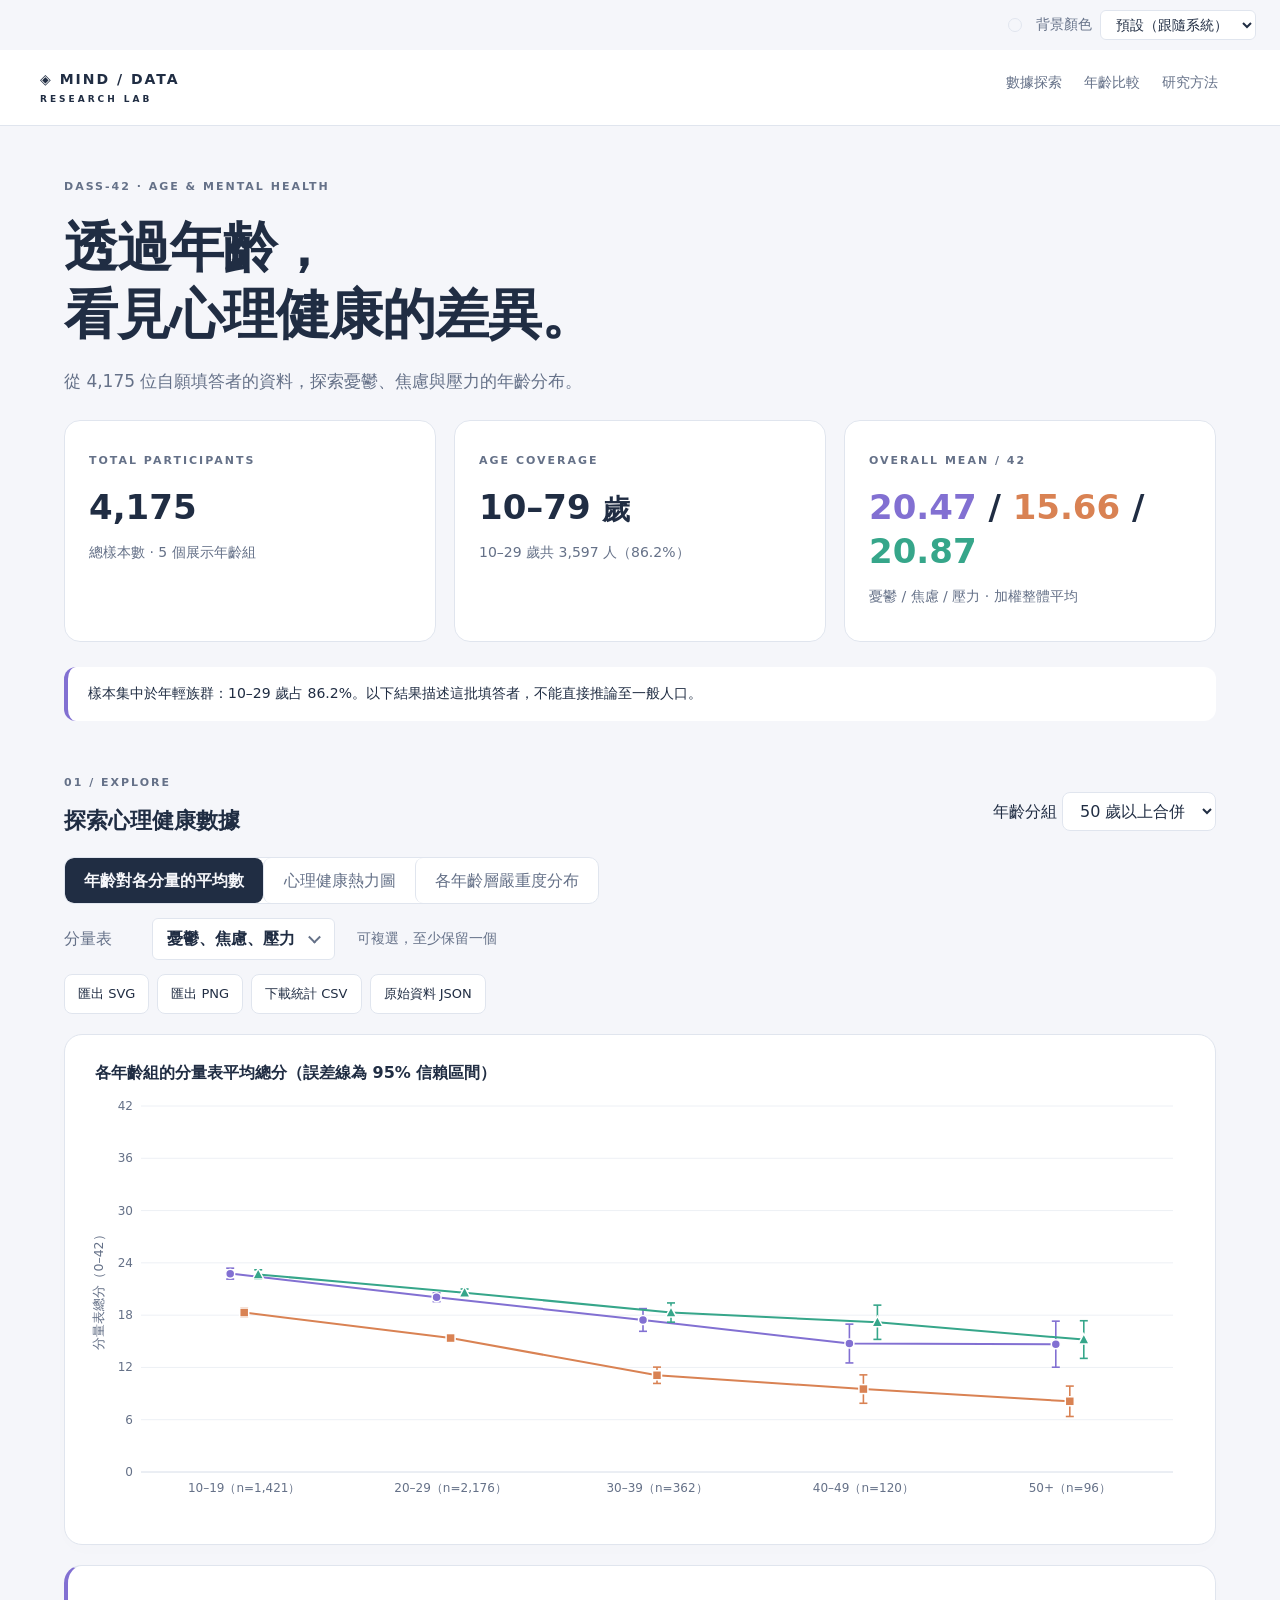
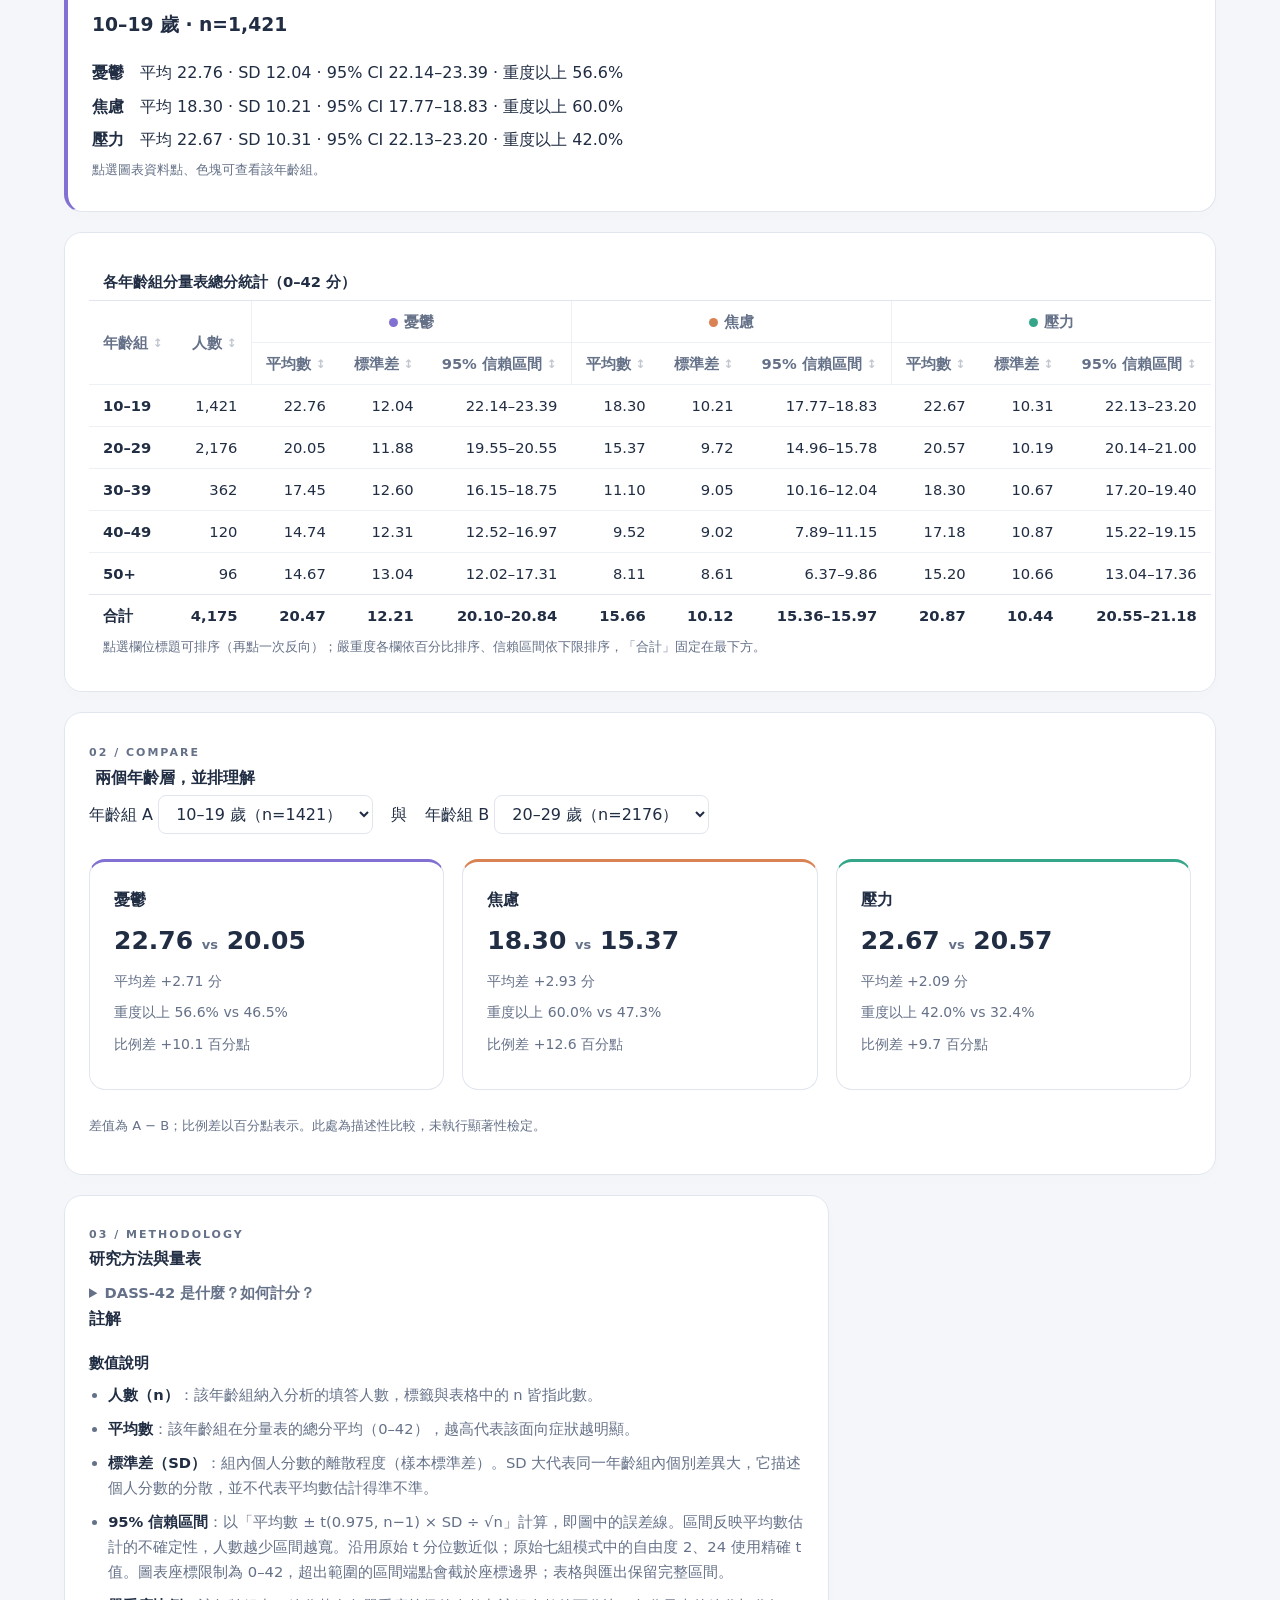
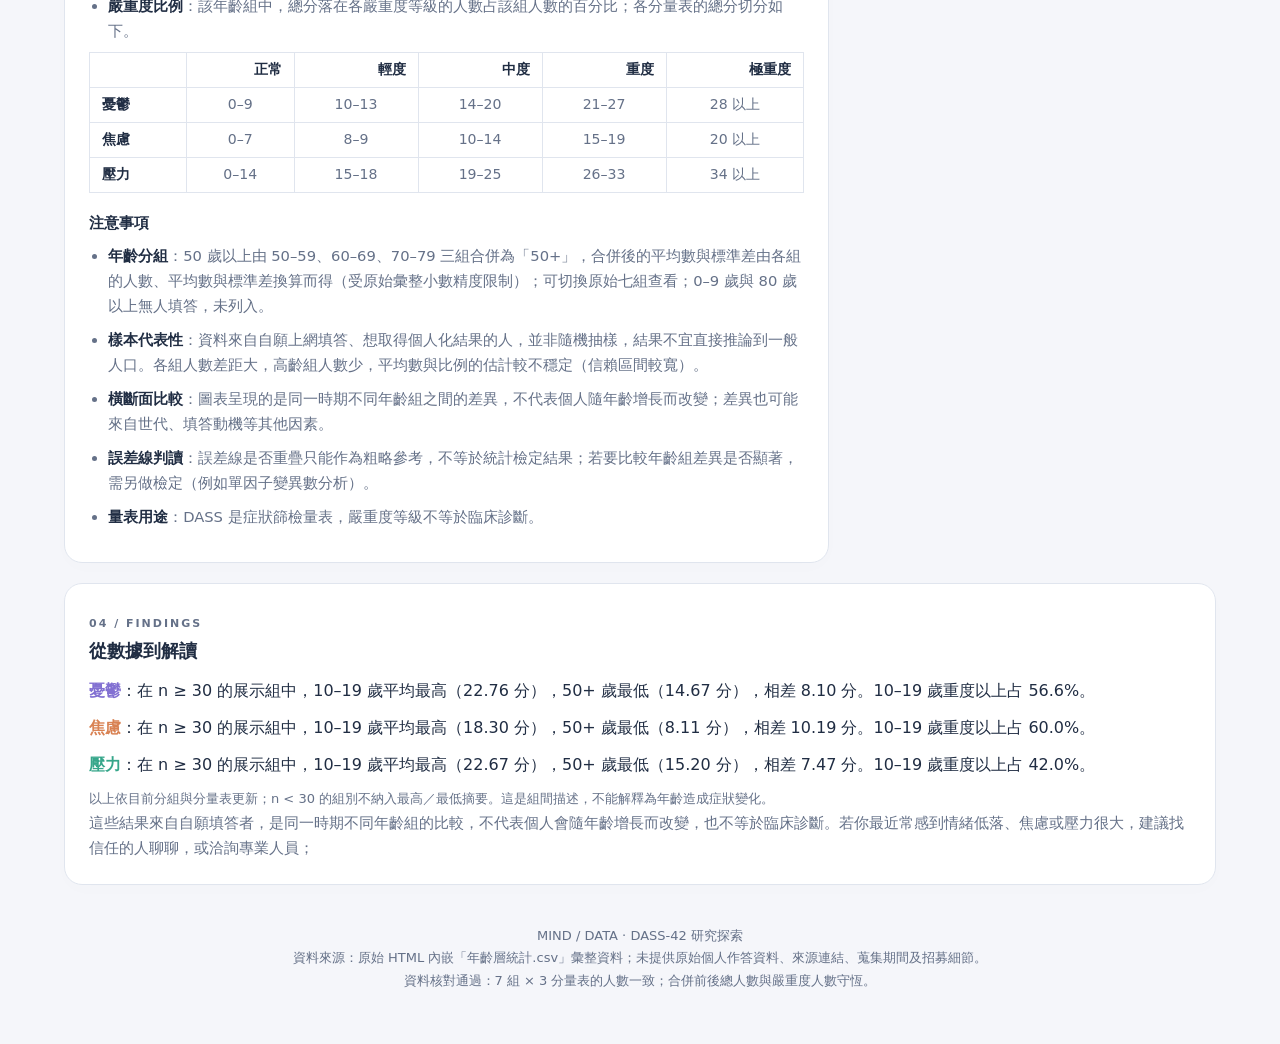
==== index.html @ 12b0161b "Add files via upload" ====
<!DOCTYPE html>
<html lang="zh-Hant">
<head>
<meta charset="UTF-8">
<meta name="viewport" content="width=device-width, initial-scale=1">
<title>年齡與憂鬱、焦慮、壓力的關係</title>
<style>
:root {
  --bg: #F4F6F7;
  --surface: #FFFFFF;
  --ink: #18252E;
  --muted: #55666F;
  --line: #CFD8DD;
  --grid: #E6EBEE;
  --focus: #2F5DA8;
  --dep: #A08CEB;
  --anx: #F7A072;
  --str: #62C9A6;
  --lv1: #BFEBD7; --lv2: #FBE9A8; --lv3: #FFC7A3; --lv4: #F6A8BE; --lv5: #B9A3F0;
  --t1: #2A2F3A; --t2: #2A2F3A; --t3: #2A2F3A; --t4: #2A2F3A; --t5: #2A2F3A;
}
@media (prefers-color-scheme: dark) {
  :root {
    --bg: #11181D;
    --surface: #19232A;
    --ink: #E6EDF1;
    --muted: #9FB1BB;
    --line: #2F3D46;
    --grid: #25313A;
    --focus: #8DB0F5;
    --dep: #BBAEF5;
    --anx: #FAB894;
    --str: #8EE0C5;
    --lv1: #BFEBD7; --lv2: #FBE9A8; --lv3: #FFC7A3; --lv4: #F6A8BE; --lv5: #B9A3F0;
    --t1: #2A2F3A; --t2: #2A2F3A; --t3: #2A2F3A; --t4: #2A2F3A; --t5: #2A2F3A;
  }
}
* { box-sizing: border-box; }
html { -webkit-text-size-adjust: 100%; }
body {
  margin: 0;
  background: var(--bg);
  color: var(--ink);
  font-family: "Noto Sans TC", "PingFang TC", "Microsoft JhengHei", "Heiti TC", "Hiragino Sans CNS", system-ui, sans-serif;
  line-height: 1.7;
}
main { max-width: 980px; margin: 0 auto; padding: 32px 20px 64px; }
h1 {
  margin: 0 0 10px;
  font-size: clamp(1.55rem, 3.4vw, 2.2rem);
  line-height: 1.3;
  font-weight: 700;
  letter-spacing: .02em;
}
.lead { margin: 0 0 28px; max-width: 46em; color: var(--muted); }

.controls { display: flex; flex-direction: column; gap: 14px; margin-bottom: 14px; }
.tabs { display: inline-flex; align-self: flex-start; border: 1px solid var(--line); border-radius: 6px; overflow: hidden; background: var(--surface); }
.tab {
  appearance: none; border: 0; background: transparent; color: var(--muted);
  font: inherit; padding: .55em 1.2em; cursor: pointer;
}
.tab + .tab { border-left: 1px solid var(--line); }
.tab[aria-selected="true"] { background: var(--ink); color: var(--bg); font-weight: 600; }
.tab:focus-visible, .picks input:focus-visible { outline: 3px solid var(--focus); outline-offset: 2px; }
.picks { display: flex; flex-wrap: wrap; align-items: center; gap: 8px 22px; border: 0; margin: 0; padding: 0; min-width: 0; }
.picks legend { float: left; padding: 0; margin-right: 18px; color: var(--muted); }
.picks label { display: inline-flex; align-items: center; gap: 7px; cursor: pointer; }
.picks input { width: 17px; height: 17px; margin: 0; accent-color: var(--ink); }
.picks input:disabled + svg + span, .picks input:disabled + span { opacity: .75; }
.picks .hint { color: var(--muted); font-size: .85rem; }
.dd { position: relative; }
.dd summary {
  list-style: none; cursor: pointer; user-select: none; position: relative;
  min-width: 11em; padding: .4em 2.4em .4em .9em;
  border: 1px solid var(--line); border-radius: 6px; background: var(--surface);
}
.dd summary::-webkit-details-marker { display: none; }
.dd summary::after {
  content: ""; position: absolute; right: .95em; top: 50%; width: 7px; height: 7px;
  border-right: 2px solid var(--muted); border-bottom: 2px solid var(--muted);
  transform: translateY(-70%) rotate(45deg);
}
.dd[open] summary::after { transform: translateY(-30%) rotate(-135deg); }
.dd summary:focus-visible, select.sel:focus-visible { outline: 3px solid var(--focus); outline-offset: 2px; }
.ddp {
  position: absolute; z-index: 10; top: calc(100% + 4px); left: 0; min-width: 100%;
  display: flex; flex-direction: column; gap: 6px; padding: 10px 14px;
  background: var(--surface); border: 1px solid var(--line); border-radius: 6px;
  box-shadow: 0 4px 14px rgba(0,0,0,.14);
}
select.sel {
  font: inherit; color: var(--ink); background: var(--surface);
  min-width: 11em; padding: .4em .9em; border: 1px solid var(--line); border-radius: 6px; cursor: pointer;
}
.sort {
  appearance: none; border: 0; background: none; padding: 0; margin: 0; cursor: pointer;
  font: inherit; color: inherit; display: inline-flex; align-items: center; gap: 5px;
}
.sort::after { content: "↕"; font-size: .8em; opacity: .4; }
th[aria-sort="ascending"] .sort::after { content: "▲"; opacity: 1; }
th[aria-sort="descending"] .sort::after { content: "▼"; opacity: 1; }
.sort:focus-visible { outline: 3px solid var(--focus); outline-offset: 2px; }
.sorthint { padding: 0 14px 8px; font-size: .82rem; color: var(--muted); }

.panel { background: var(--surface); border: 1px solid var(--line); border-radius: 6px; padding: 16px 14px 10px; }
.panel h2 { margin: 0 0 4px 6px; font-size: 1rem; font-weight: 600; }
.legend { display: flex; flex-wrap: wrap; gap: 4px 16px; margin: 0 0 6px 6px; font-size: .85rem; color: var(--muted); }
.legend[hidden] { display: none; }
.legend i { display: inline-block; width: 12px; height: 12px; margin-right: 6px; vertical-align: -1px; border: 1px solid var(--line); }
#chart { position: relative; width: 100%; }
#chart svg { display: block; max-width: 100%; }
.tick { fill: var(--muted); font-size: 12px; }
.axis { fill: var(--muted); font-size: 12.5px; }
.grid { stroke: var(--grid); stroke-width: 1; }
.base { stroke: var(--line); stroke-width: 1; }
.seglabel { font-size: 12px; font-weight: 600; pointer-events: none; }
.seg { stroke: var(--surface); stroke-width: 1; }
.seg:hover { stroke: var(--ink); stroke-width: 2; }
.hit { fill: transparent; }
.hit:hover { fill: var(--ink); fill-opacity: .12; }
.tip {
  position: absolute; z-index: 5; pointer-events: none;
  background: var(--ink); color: var(--bg);
  padding: 7px 10px; border-radius: 5px; font-size: .85rem; line-height: 1.55; white-space: nowrap;
}
.tip[hidden] { display: none; }
.tip .dot { display: inline-block; width: 9px; height: 9px; border-radius: 50%; margin-right: 6px; border: 1px solid var(--bg); }

.tablewrap { margin-top: 28px; overflow-x: auto; border: 1px solid var(--line); border-radius: 6px; background: var(--surface); }
table { width: 100%; border-collapse: collapse; font-size: .92rem; font-variant-numeric: tabular-nums; }
caption { text-align: left; padding: 12px 14px 6px; font-weight: 600; }
th, td { padding: 8px 14px; border-top: 1px solid var(--grid); white-space: nowrap; }
thead th { border-top: 1px solid var(--line); color: var(--muted); font-weight: 600; background: var(--surface); }
thead tr + tr th { border-top: 1px solid var(--grid); }
th[scope="row"] { text-align: left; font-weight: 600; }
td, thead th:not(:first-child) { text-align: right; }
thead th[colspan] { text-align: center; border-left: 1px solid var(--grid); }
thead tr + tr th:nth-child(3n+1) { border-left: 1px solid var(--grid); }
tbody tr.total th, tbody tr.total td { border-top: 1px solid var(--line); font-weight: 600; }
.sw { display: inline-block; width: 9px; height: 9px; border-radius: 50%; margin-right: 6px; }

.notes { margin-top: 28px; max-width: 52em; font-size: .92rem; color: var(--muted); }
.notes h2 { margin: 0 0 8px; font-size: 1rem; color: var(--ink); }
.notes h3 { margin: 18px 0 6px; font-size: .95rem; color: var(--ink); }
.notes p, .notes ul { margin: 0 0 8px; }
.notes ul { padding-left: 1.3em; }
.notes li { margin-bottom: 6px; }
.notes b { color: var(--ink); }
.cut { border-collapse: collapse; margin: 8px 0 4px; font-size: .88rem; }
.cut th, .cut td { padding: 5px 12px; border: 1px solid var(--line); text-align: center; }
.cut th { color: var(--ink); background: var(--surface); }
.cut tbody th { text-align: left; }

@media (max-width: 560px) {
  main { padding: 22px 14px 48px; }
  .tabs { flex-direction: column; align-self: stretch; }
  .tab + .tab { border-left: 0; border-top: 1px solid var(--line); }
  .panel { padding: 12px 6px 6px; }
}

/* ---- 背景顏色選單 ---- */
html[data-mode="light"] {
  --surface: #FFFFFF; --ink: #18252E; --muted: #55666F; --line: #CFD8DD; --grid: #E6EBEE; --focus: #2F5DA8;
  --dep: #A08CEB; --anx: #F7A072; --str: #62C9A6;
  --lv1: #BFEBD7; --lv2: #FBE9A8; --lv3: #FFC7A3; --lv4: #F6A8BE; --lv5: #B9A3F0;
  --t1: #2A2F3A; --t2: #2A2F3A; --t3: #2A2F3A; --t4: #2A2F3A; --t5: #2A2F3A;
}
html[data-mode="dark"] {
  --surface: #19232A; --ink: #E6EDF1; --muted: #9FB1BB; --line: #2F3D46; --grid: #25313A; --focus: #8DB0F5;
  --dep: #BBAEF5; --anx: #FAB894; --str: #8EE0C5;
  --lv1: #BFEBD7; --lv2: #FBE9A8; --lv3: #FFC7A3; --lv4: #F6A8BE; --lv5: #B9A3F0;
  --t1: #2A2F3A; --t2: #2A2F3A; --t3: #2A2F3A; --t4: #2A2F3A; --t5: #2A2F3A;
}
main { padding-top: 64px; }
.bgpicker {
  position: absolute; top: 14px; right: 16px; z-index: 20;
  display: flex; align-items: center; gap: 8px; font-size: .88rem; color: var(--muted);
}
.bgpicker select {
  font: inherit; color: var(--ink); background: var(--surface);
  padding: .35em .8em; border: 1px solid var(--line); border-radius: 6px; cursor: pointer;
}
.bgpicker select:focus-visible { outline: 3px solid var(--focus); outline-offset: 2px; }
.bgpicker .sw { width: 14px; height: 14px; border-radius: 50%; border: 1px solid var(--line); background: var(--bg); }

.conclusion { margin-top: 32px; padding: 20px 22px; background: var(--surface); border: 1px solid var(--line); border-left: 5px solid var(--dep); border-radius: 6px; }
.conclusion h2 { margin: 0 0 10px; font-size: 1.15rem; }
.conclusion p { margin: 0 0 10px; }
.conclusion p:last-child { margin-bottom: 0; }
.conclusion .care { color: var(--muted); font-size: .92rem; }

.hero { margin: 0 0 24px; border-radius: 14px; overflow: hidden; border: 1px solid var(--line);
  background: var(--surface); }
.hero svg { display: block; width: 100%; height: auto; }
.hero .hl { fill: none; stroke-width: 5; stroke-linecap: round; }
.hero .hg { stroke: var(--ink); stroke-opacity: .12; stroke-width: 1; stroke-dasharray: 3 7; }
</style>
<style>
:root{--bg:#f5f6fa;--surface:#fff;--ink:#202d43;--muted:#657188;--dep:#8270d2;--anx:#d98253;--str:#36a68a;--line:#e0e5ee;--grid:#edf0f5}html{scroll-behavior:smooth;scroll-padding-top:90px}nav{position:sticky;top:0;z-index:10;background:var(--surface);border-bottom:1px solid var(--line);padding:18px max(24px,calc((100% - 1200px)/2));display:flex;justify-content:space-between;gap:20px}nav a{color:var(--muted);text-decoration:none;margin-right:22px;font-size:14px}.brand{font-weight:800;color:var(--ink);letter-spacing:2px}.brand small{display:block;font-size:9px;letter-spacing:3px}main{max-width:1200px;padding:52px 24px}h1{font-size:clamp(30px,4.6vw,54px);letter-spacing:-1px;line-height:1.24;margin:18px 0}.subtitle{color:var(--muted);font-size:17px}.eyebrow{font-size:11px;letter-spacing:2px;color:var(--muted);font-weight:700}.cards{display:grid;grid-template-columns:repeat(3,1fr);gap:18px;margin:25px 0}.card{background:var(--surface);border:1px solid var(--line);border-radius:16px;padding:24px}.card .value{font-size:34px;font-weight:750;line-height:1.3;margin:12px 0}.card p{margin:8px 0;font-size:14px;color:var(--muted)}.notice{padding:15px 20px;border-radius:12px;background:var(--surface);border-left:4px solid var(--dep);font-size:14px;margin-bottom:46px}.sectionhead{display:flex;justify-content:space-between;align-items:center;gap:16px}h2{font-size:22px;margin:8px 0 18px}.panel,.notes,.tablewrap{background:var(--surface);border:1px solid var(--line);border-radius:18px;padding:24px;margin:20px 0;box-shadow:0 5px 20px #18252e03}button,select{font:inherit;background:var(--surface);color:var(--ink);border:1px solid var(--line);border-radius:8px;padding:8px 13px;cursor:pointer}button:hover{border-color:var(--dep)}button:focus-visible,select:focus-visible,a:focus-visible{outline:3px solid var(--focus);outline-offset:3px}.tabs{border-radius:10px;flex-wrap:wrap}.exports{display:flex;flex-wrap:wrap;gap:8px;font-size:13px}.comparepicks{display:flex;align-items:center;gap:18px;flex-wrap:wrap}.muted,footer{color:var(--muted);font-size:13px}footer{text-align:center;margin-top:40px}.heatcell{cursor:pointer}.heatcell:hover{stroke:var(--ink);stroke-width:2}#analysis{border-left:4px solid var(--dep)}#analysis p{margin:6px 0}.tablewrap{overflow-x:auto}.notes li{margin-bottom:9px}.bgpicker{position:static;display:flex;justify-content:flex-end;padding:10px 24px}#compare,#methods{scroll-margin-top:100px}details summary{cursor:pointer;font-weight:600}#comparison .value{font-size:25px}@media(max-width:700px){nav{padding:12px 18px}nav div{display:none}main{padding:25px 16px}.cards{grid-template-columns:1fr;gap:10px}.card{padding:18px}.sectionhead{align-items:flex-start;flex-direction:column}.panel{padding:16px}.tab{padding:10px;font-size:13px}.cards .value{font-size:28px}.comparepicks{gap:9px}}@media print{nav,.bgpicker,.exports,.controls{display:none}main{max-width:none}.panel,.card{break-inside:avoid}body{background:white;color:black}}
html[data-mode="dark"]{--surface:#19232a;--ink:#e6edf1;--muted:#aab9c9;--line:#344252;--grid:#2c3845}html[data-mode="light"]{--surface:#fff;--ink:#202d43;--muted:#657188;--line:#e0e5ee;--grid:#edf0f5}@media(prefers-color-scheme:dark){html:not([data-mode]){--bg:#11181d;--surface:#19232a;--ink:#e6edf1;--muted:#aab9c9;--line:#344252;--grid:#2c3845}}.hit:focus,.seg:focus{stroke:var(--ink);stroke-width:3;outline:none}</style></head>
<body>
<div class="bgpicker">
  <span class="sw" id="bgSwatch" aria-hidden="true"></span>
  <label for="bgSelect">背景顏色</label>
  <select id="bgSelect">
    <option value="auto">預設（跟隨系統）</option>
    <option value="#FFFFFF|light">白色</option>
    <option value="#F4F6F7|light">淺灰</option>
    <option value="#FBF6E9|light">米黃</option>
    <option value="#E8F1FA|light">淡藍</option>
    <option value="#E8F5EC|light">淡綠</option>
    <option value="#FBEDF1|light">淡粉</option>
    <option value="#F0EBF8|light">淡紫</option>
    <option value="#11181D|dark">深藍灰</option>
    <option value="#1E1E1E|dark">炭灰</option>
    <option value="#000000|dark">黑色</option>
  </select>
</div>
<nav><a href="#overview" class="brand">◈ MIND / DATA <small>RESEARCH LAB</small></a><div><a href="#explore">數據探索</a><a href="#compare">年齡比較</a><a href="#methods">研究方法</a></div></nav><main id="overview"><div class="eyebrow">DASS-42 · AGE & MENTAL HEALTH</div>
  
  <h1>透過年齡，<br>看見心理健康的差異。</h1><p class="subtitle">從 4,175 位自願填答者的資料，探索憂鬱、焦慮與壓力的年齡分布。</p><div id="summary" class="cards"></div><div class="notice">樣本集中於年輕族群：10–29 歲占 86.2%。以下結果描述這批填答者，不能直接推論至一般人口。</div>
  

  <section id="explore"><div class="sectionhead"><div><span class="eyebrow">01 / EXPLORE</span><h2>探索心理健康數據</h2></div><label>年齡分組 <select id="groupmode"><option value="merged">50 歲以上合併</option><option value="raw">原始七組</option></select></label></div><div class="controls">
    <div class="tabs" role="tablist" aria-label="圖表切換">
      <button class="tab" role="tab" id="tab-mean" data-view="mean">年齡對各分量的平均數</button>
      <button class="tab" role="tab" id="tab-heat" data-view="heat">心理健康熱力圖</button><button class="tab" role="tab" id="tab-dist" data-view="dist">各年齡層嚴重度分布</button>
    </div>
    <fieldset class="picks" id="picks"></fieldset><div class="exports"><button id="svgexport">匯出 SVG</button><button id="pngexport">匯出 PNG</button><button id="csvexport">下載統計 CSV</button><button id="rawexport">原始資料 JSON</button><span id="exportstatus" role="status"></span></div>
  </div>

  <section class="panel">
    <h2 id="charttitle"></h2>
    <div class="legend" id="legend" hidden></div>
    <div id="chart"><div class="tip" id="tip" hidden></div></div>
  </section>

  <div class="panel" id="analysis" aria-live="polite"></div><div class="tablewrap" id="tablewrap"></div></section><section id="compare" class="panel"><span class="eyebrow">02 / COMPARE</span><h2>兩個年齡層，並排理解</h2><div class="comparepicks"><label>年齡組 A <select id="groupa"></select></label><span>與</span><label>年齡組 B <select id="groupb"></select></label></div><div id="comparison" class="cards" aria-live="polite"></div><p class="muted">差值為 A − B；比例差以百分點表示。此處為描述性比較，未執行顯著性檢定。</p></section>

  <section class="notes panel" id="methods"><span class="eyebrow">03 / METHODOLOGY</span><h2>研究方法與量表</h2><details><summary>DASS-42 是什麼？如何計分？</summary><p>憂鬱焦慮壓力量表（DASS-42）共 42 題，請填答者回想「過去一週」各項狀況出現的頻率，原始以 1–4 分作答（1＝完全不符合、4＝非常符合），減 1 換算為 0–3 分後計分。42 題依內容分屬三個分量表、各 14 題：憂鬱（如無望感、失去興趣與價值感低落）、焦慮（如身體激發與情境性恐懼）、壓力（如難以放鬆、易怒與神經緊張）；各分量表題目分數加總即為總分，範圍 0–42，分數越高代表症狀越嚴重，並可依常模切分為正常、輕度、中度、重度、極重度五個等級。</p></details>
    <h2>註解</h2>
    <h3>數值說明</h3>
    <ul>
      <li><b>人數（n）</b>：該年齡組納入分析的填答人數，標籤與表格中的 n 皆指此數。</li>
      <li><b>平均數</b>：該年齡組在分量表的總分平均（0–42），越高代表該面向症狀越明顯。</li>
      <li><b>標準差（SD）</b>：組內個人分數的離散程度（樣本標準差）。SD 大代表同一年齡組內個別差異大，它描述個人分數的分散，並不代表平均數估計得準不準。</li>
      <li><b>95% 信賴區間</b>：以「平均數 ± t(0.975, n−1) × SD ÷ √n」計算，即圖中的誤差線。區間反映平均數估計的不確定性，人數越少區間越寬。沿用原始 t 分位數近似；原始七組模式中的自由度 2、24 使用精確 t 值。圖表座標限制為 0–42，超出範圍的區間端點會截於座標邊界；表格與匯出保留完整區間。</li>
      <li><b>嚴重度比例</b>：該年齡組中，總分落在各嚴重度等級的人數占該組人數的百分比；各分量表的總分切分如下。</li>
    </ul>
    <table class="cut">
      <thead><tr><th></th><th>正常</th><th>輕度</th><th>中度</th><th>重度</th><th>極重度</th></tr></thead>
      <tbody>
        <tr><th scope="row">憂鬱</th><td>0–9</td><td>10–13</td><td>14–20</td><td>21–27</td><td>28 以上</td></tr>
        <tr><th scope="row">焦慮</th><td>0–7</td><td>8–9</td><td>10–14</td><td>15–19</td><td>20 以上</td></tr>
        <tr><th scope="row">壓力</th><td>0–14</td><td>15–18</td><td>19–25</td><td>26–33</td><td>34 以上</td></tr>
      </tbody>
    </table>
    <h3>注意事項</h3>
    <ul>
      <li><b>年齡分組</b>：50 歲以上由 50–59、60–69、70–79 三組合併為「50+」，合併後的平均數與標準差由各組的人數、平均數與標準差換算而得（受原始彙整小數精度限制）；可切換原始七組查看；0–9 歲與 80 歲以上無人填答，未列入。</li>
      <li><b>樣本代表性</b>：資料來自自願上網填答、想取得個人化結果的人，並非隨機抽樣，結果不宜直接推論到一般人口。各組人數差距大，高齡組人數少，平均數與比例的估計較不穩定（信賴區間較寬）。</li>
      <li><b>橫斷面比較</b>：圖表呈現的是同一時期不同年齡組之間的差異，不代表個人隨年齡增長而改變；差異也可能來自世代、填答動機等其他因素。</li>
      <li><b>誤差線判讀</b>：誤差線是否重疊只能作為粗略參考，不等於統計檢定結果；若要比較年齡組差異是否顯著，需另做檢定（例如單因子變異數分析）。</li>
      <li><b>量表用途</b>：DASS 是症狀篩檢量表，嚴重度等級不等於臨床診斷。</li>
    </ul>
  </section>

  <section class="conclusion panel"><span class="eyebrow">04 / FINDINGS</span>
    <h2>從數據到解讀</h2><div id="conclusions" aria-live="polite"></div><p class="care">這些結果來自自願填答者，是同一時期不同年齡組的比較，不代表個人會隨年齡增長而改變，也不等於臨床診斷。若你最近常感到情緒低落、焦慮或壓力很大，建議找信任的人聊聊，或洽詢專業人員；</p>
  </section>
<footer>MIND / DATA · DASS-42 研究探索<br>資料來源：原始 HTML 內嵌「年齡層統計.csv」彙整資料；未提供原始個人作答資料、來源連結、蒐集期間及招募細節。<br><span id="validation"></span></footer></main>

<script>
(function () {
  'use strict';

  // ---- 統計資料（由 年齡層統計.csv 轉入；僅保留人數大於 0 的年齡層）----
  var DATA = {"groups": [{"start": 10, "label": "10–19", "n": 1421, "stats": {"dep": {"mean": 22.76213934, "sd": 12.03702045}, "anx": {"mean": 18.30119634, "sd": 10.20656679}, "str": {"mean": 22.66502463, "sd": 10.31082269}}, "lv": {"dep": [252, 105, 260, 247, 557], "anx": [248, 86, 235, 219, 633], "str": [346, 160, 318, 344, 253]}}, {"start": 20, "label": "20–29", "n": 2176, "stats": {"dep": {"mean": 20.05009191, "sd": 11.88178438}, "anx": {"mean": 15.37178309, "sd": 9.718905087}, "str": {"mean": 20.57077206, "sd": 10.18683173}}, "lv": {"dep": [506, 229, 430, 359, 652], "anx": [537, 170, 439, 341, 689], "str": [675, 276, 521, 434, 270]}}, {"start": 30, "label": "30–39", "n": 362, "stats": {"dep": {"mean": 17.44751381, "sd": 12.59968592}, "anx": {"mean": 11.09944751, "sd": 9.054225669}, "str": {"mean": 18.29834254, "sd": 10.67445484}}, "lv": {"dep": [127, 38, 55, 43, 99], "anx": [163, 33, 68, 37, 61], "str": [149, 56, 55, 64, 38]}}, {"start": 40, "label": "40–49", "n": 120, "stats": {"dep": {"mean": 14.74166667, "sd": 12.31484438}, "anx": {"mean": 9.516666667, "sd": 9.017241499}, "str": {"mean": 17.18333333, "sd": 10.87050078}}, "lv": {"dep": [52, 14, 19, 11, 24], "anx": [63, 12, 17, 9, 19], "str": [54, 17, 18, 16, 15]}}, {"start": 50, "label": "50–59", "n": 68, "stats": {"dep": {"mean": 14.23529412, "sd": 12.18405815}, "anx": {"mean": 7.764705882, "sd": 8.199231211}, "str": {"mean": 15.22058824, "sd": 10.46650035}}, "lv": {"dep": [34, 6, 11, 6, 11], "anx": [42, 5, 8, 6, 7], "str": [39, 7, 11, 6, 5]}}, {"start": 60, "label": "60–69", "n": 25, "stats": {"dep": {"mean": 14.52, "sd": 14.71994112}, "anx": {"mean": 9.0, "sd": 9.746794345}, "str": {"mean": 14.44, "sd": 10.89755324}}, "lv": {"dep": [14, 2, 2, 1, 6], "anx": [15, 1, 3, 1, 5], "str": [14, 4, 3, 2, 2]}}, {"start": 70, "label": "70–79", "n": 3, "stats": {"dep": {"mean": 25.66666667, "sd": 17.89785834}, "anx": {"mean": 8.666666667, "sd": 10.69267662}, "str": {"mean": 21.0, "sd": 15.62049935}}, "lv": {"dep": [1, 0, 0, 0, 2], "anx": [2, 0, 0, 0, 1], "str": [1, 0, 0, 2, 0]}}]};

  var SCALES = [
    { key: 'dep', name: '憂鬱', css: '--dep', shape: 'circle' },
    { key: 'anx', name: '焦慮', css: '--anx', shape: 'square' },
    { key: 'str', name: '壓力', css: '--str', shape: 'triangle' }
  ];
  var LEVELS = ['正常', '輕度', '中度', '重度', '極重度'];
  var MERGE_FROM = 50;   // 此年齡起點（含）以上的年齡層合併為一組
  var AXIS_MAX = 42;

  function $(s) { return document.querySelector(s); }
  function fmt2(v) { return v.toFixed(2); }
  function fmtN(n) { return n.toLocaleString('en-US'); }
  function pct(c, n) { return (c / n * 100).toFixed(1) + '%'; }

  // t 分布 0.975 分位數近似（自由度 ≥ 30 時誤差極小）
  function tCrit(df) {
    if (df === 2) return 4.302652729911275;
    if (df === 24) return 2.063898561628021;
    var z = 1.959964, z3 = Math.pow(z, 3), z5 = Math.pow(z, 5), z7 = Math.pow(z, 7);
    return z + (z3 + z) / (4 * df) +
      (5 * z5 + 16 * z3 + 3 * z) / (96 * df * df) +
      (3 * z7 + 19 * z5 + 17 * z3 - 15 * z) / (384 * df * df * df);
  }
  function ci(st, n) {
    var h = tCrit(n - 1) * st.sd / Math.sqrt(n);
    return [st.mean - h, st.mean + h];
  }

  // 合併多組：平均數 = 加權平均；變異數 = (組內平方和 + 組間平方和) ÷ (N−1)
  function pool(list) {
    var n = 0, stats = {}, lv = {};
    list.forEach(function (g) { n += g.n; });
    SCALES.forEach(function (s) {
      var k = s.key, M = 0, ss = 0;
      list.forEach(function (g) { M += g.n * g.stats[k].mean; });
      M /= n;
      list.forEach(function (g) {
        ss += (g.n - 1) * Math.pow(g.stats[k].sd, 2) + g.n * Math.pow(g.stats[k].mean - M, 2);
      });
      stats[k] = { mean: M, sd: n > 1 ? Math.sqrt(ss / (n - 1)) : NaN };
      lv[k] = LEVELS.map(function (_, i) {
        return list.reduce(function (a, g) { return a + g.lv[k][i]; }, 0);
      });
    });
    return { n: n, stats: stats, lv: lv };
  }

  var base = DATA.groups.filter(function (g) { return g.n > 0; }).sort(function (a, b) { return a.start - b.start; });
  var head = base.filter(function (g) { return g.start < MERGE_FROM; });
  var tail = base.filter(function (g) { return g.start >= MERGE_FROM; });
  var groups = head.map(function (g) { return { label: g.label, n: g.n, stats: g.stats, lv: g.lv }; });
  if (tail.length === 1) {
    groups.push({ label: tail[0].label, n: tail[0].n, stats: tail[0].stats, lv: tail[0].lv });
  } else if (tail.length > 1) {
    var p = pool(tail);
    groups.push({ label: MERGE_FROM + '+', n: p.n, stats: p.stats, lv: p.lv });
  }
  groups.forEach(function (g, i) { g.idx = i; g.tick = g.label + '（n=' + fmtN(g.n) + '）'; });
  var total = pool(groups);

  // ---- 狀態 ----
  var state = { view: 'mean', mean: ['dep', 'anx', 'str'], dist: 'dep', sort: null };
  var ddOpen = false;
  var wrap = $('#chart'), tip = $('#tip');
  var lastW = 0;

  function scaleOf(k) { return SCALES.filter(function (s) { return s.key === k; })[0]; }

  function shapeSvg(shape, cx, cy, css, size) {
    var f = 'style="fill:var(' + css + ');stroke:var(--surface);stroke-width:1.5"';
    if (shape === 'circle') return '<circle cx="' + cx + '" cy="' + cy + '" r="' + size + '" ' + f + '/>';
    if (shape === 'square') return '<rect x="' + (cx - size) + '" y="' + (cy - size) + '" width="' + (2 * size) + '" height="' + (2 * size) + '" ' + f + '/>';
    return '<polygon points="' + cx + ',' + (cy - size - 1.5) + ' ' + (cx + size + 1) + ',' + (cy + size) + ' ' + (cx - size - 1) + ',' + (cy + size) + '" ' + f + '/>';
  }

  // ---- 控制項 ----
  function renderControls() {
    $('#tab-mean').setAttribute('aria-selected', state.view === 'mean');
    $('#tab-dist').setAttribute('aria-selected', state.view === 'dist');
    var h = '<legend>分量表</legend>';
    if (state.view !== 'dist') {
      var names = SCALES.filter(function (s) { return state.mean.indexOf(s.key) > -1; })
        .map(function (s) { return s.name; }).join('、');
      h += '<details class="dd" id="dd"' + (ddOpen ? ' open' : '') + '><summary>' + names + '</summary><div class="ddp">';
      SCALES.forEach(function (s) {
        var on = state.mean.indexOf(s.key) > -1;
        var only = on && state.mean.length === 1;
        h += '<label><input type="checkbox" name="mean" value="' + s.key + '"' + (on ? ' checked' : '') + (only ? ' disabled' : '') + '>' +
          '<svg width="16" height="16" viewBox="0 0 16 16" aria-hidden="true">' + shapeSvg(s.shape, 8, 8, s.css, 5) + '</svg>' +
          '<span>' + s.name + '</span></label>';
      });
      h += '</div></details><span class="hint">可複選，至少保留一個</span>';
    } else {
      h += '<select class="sel" name="dist" aria-label="分量表">';
      SCALES.forEach(function (s) {
        h += '<option value="' + s.key + '"' + (state.dist === s.key ? ' selected' : '') + '>' + s.name + '</option>';
      });
      h += '</select><span class="hint">一次選一個</span>';
    }
    $('#picks').innerHTML = h;
  }

  function renderTitle() {
    if (state.view !== 'dist') {
      $('#charttitle').textContent = '各年齡組的分量表平均總分（誤差線為 95% 信賴區間）';
      $('#legend').hidden = true;
    } else {
      $('#charttitle').textContent = scaleOf(state.dist).name + '：各年齡組的嚴重度分布';
      var h = '';
      LEVELS.forEach(function (l, i) { h += '<span><i style="background:var(--lv' + (i + 1) + ')"></i>' + l + '</span>'; });
      $('#legend').innerHTML = h;
      $('#legend').hidden = false;
    }
  }

  // ---- 共用：座標軸文字 ----
  function xTick(x, y, g, narrow) {
    if (!narrow) return '<text class="tick" x="' + x + '" y="' + y + '" text-anchor="middle">' + g.tick + '</text>';
    return '<text class="tick" text-anchor="middle"><tspan x="' + x + '" y="' + y + '">' + g.label + '</tspan><tspan x="' + x + '" y="' + (y + 15) + '">（n=' + fmtN(g.n) + '）</tspan></text>';
  }

  function mount(svgHtml, W, H, label) {
    var old = wrap.querySelector('svg.main');
    if (old) old.remove();
    wrap.insertAdjacentHTML('afterbegin',
      '<svg class="main" role="img" aria-label="' + label + '" width="' + W + '" height="' + H + '" viewBox="0 0 ' + W + ' ' + H + '">' + svgHtml + '</svg>');
  }

  // ---- 圖表一：折線圖 ----
  function drawMean() {
    var W = Math.max(300, Math.floor(wrap.clientWidth)), narrow = W < 600;
    var H = narrow ? 380 : 430;
    var m = { l: 52, r: 18, t: 16, b: narrow ? 64 : 48 };
    var iw = W - m.l - m.r, ih = H - m.t - m.b;
    function y(v) { return m.t + ih * (1 - Math.min(Math.max(v, 0), AXIS_MAX) / AXIS_MAX); }
    var bw = iw / groups.length;
    function cx(i) { return m.l + bw * (i + 0.5); }
    var sel = SCALES.filter(function (s) { return state.mean.indexOf(s.key) > -1; });
    var step = Math.min(14, bw / (sel.length + 1));
    var h = '', hits = '', t;

    for (t = 0; t <= AXIS_MAX; t += 6) {
      h += '<line class="grid" x1="' + m.l + '" x2="' + (W - m.r) + '" y1="' + y(t) + '" y2="' + y(t) + '"/>' +
        '<text class="tick" x="' + (m.l - 8) + '" y="' + (y(t) + 4) + '" text-anchor="end">' + t + '</text>';
    }
    h += '<line class="base" x1="' + m.l + '" x2="' + (W - m.r) + '" y1="' + y(0) + '" y2="' + y(0) + '"/>';
    h += '<text class="axis" transform="rotate(-90)" x="' + (-(m.t + ih / 2)) + '" y="14" text-anchor="middle">分量表總分（0–' + AXIS_MAX + '）</text>';
    groups.forEach(function (g, i) { h += xTick(cx(i), H - m.b + 20, g, narrow); });

    sel.forEach(function (s, si) {
      var dx = (si - (sel.length - 1) / 2) * step;
      var color = 'var(' + s.css + ')';
      var pts = groups.map(function (g, i) {
        var st = g.stats[s.key], c = ci(st, g.n);
        return { x: cx(i) + dx, st: st, lo: c[0], hi: c[1], i: i };
      });
      h += '<polyline fill="none" style="stroke:' + color + '" stroke-width="2" points="' +
        pts.map(function (p) { return p.x.toFixed(1) + ',' + y(p.st.mean).toFixed(1); }).join(' ') + '"/>';
      pts.forEach(function (p) {
        h += '<g style="stroke:' + color + '" stroke-width="1.6">' +
          '<line x1="' + p.x + '" x2="' + p.x + '" y1="' + y(p.lo) + '" y2="' + y(p.hi) + '"/>' +
          '<line x1="' + (p.x - 4) + '" x2="' + (p.x + 4) + '" y1="' + y(p.lo) + '" y2="' + y(p.lo) + '"/>' +
          '<line x1="' + (p.x - 4) + '" x2="' + (p.x + 4) + '" y1="' + y(p.hi) + '" y2="' + y(p.hi) + '"/></g>';
        h += shapeSvg(s.shape, p.x, y(p.st.mean), s.css, 4.5);
        hits += '<circle class="hit" tabindex="0" role="button" data-kind="pt" data-g="' + p.i + '" data-s="' + s.key + '" cx="' + p.x + '" cy="' + y(p.st.mean) + '" r="13"/>';
      });
    });

    mount(h + hits, W, H, '各年齡組分量表平均總分折線圖，含 95% 信賴區間');
  }

  // ---- 圖表二：橫向堆疊長條圖 ----
  function drawDist() {
    var k = state.dist;
    var W = Math.max(300, Math.floor(wrap.clientWidth)), narrow = W < 600;
    var labelW = narrow ? 84 : 160;
    var m = { l: labelW, r: 18, t: 8, b: 34 };
    var rowH = narrow ? 56 : 50, barH = narrow ? 34 : 32;
    var H = m.t + groups.length * rowH + m.b;
    var iw = W - m.l - m.r;
    function x(p) { return m.l + iw * p / 100; }
    var h = '', p;
    for (p = 0; p <= 100; p += 20) {
      h += '<line class="grid" x1="' + x(p) + '" x2="' + x(p) + '" y1="' + m.t + '" y2="' + (H - m.b) + '"/>' +
        '<text class="tick" x="' + x(p) + '" y="' + (H - m.b + 18) + '" text-anchor="middle">' + p + '%</text>';
    }
    groups.forEach(function (g, gi) {
      var yc = m.t + rowH * gi + rowH / 2, cum = 0, counts = g.lv[k];
      if (narrow) {
        h += '<text class="tick" text-anchor="end"><tspan x="' + (m.l - 8) + '" y="' + (yc - 2) + '">' + g.label + '</tspan><tspan x="' + (m.l - 8) + '" y="' + (yc + 13) + '">（n=' + fmtN(g.n) + '）</tspan></text>';
      } else {
        h += '<text class="tick" x="' + (m.l - 10) + '" y="' + (yc + 4) + '" text-anchor="end">' + g.tick + '</text>';
      }
      counts.forEach(function (c, li) {
        var share = c / g.n * 100, x0 = x(cum), w = iw * share / 100;
        cum += share;
        if (c > 0) {
          h += '<rect class="seg" tabindex="0" role="button" data-kind="seg" data-g="' + gi + '" data-l="' + li + '" style="fill:var(--lv' + (li + 1) + ')" x="' + x0 + '" y="' + (yc - barH / 2) + '" width="' + w + '" height="' + barH + '"/>';
          if (w >= 44) {
            h += '<text class="seglabel" style="fill:var(--t' + (li + 1) + ')" x="' + (x0 + w / 2) + '" y="' + (yc + 4) + '" text-anchor="middle">' + share.toFixed(1) + '%</text>';
          }
        }
      });
    });
    h += '<line class="base" x1="' + m.l + '" x2="' + (W - m.r) + '" y1="' + (H - m.b) + '" y2="' + (H - m.b) + '"/>';

    mount(h, W, H, scaleOf(k).name + '各年齡組嚴重度分布堆疊長條圖');
  }

  function drawChart() {
    lastW = Math.floor(wrap.clientWidth);
    tip.hidden = true;
    if (state.view === 'heat') drawHeat(); else if (state.view === 'mean') drawMean(); else drawDist();
  }

  // ---- 表格（點欄位標題可排序）----
  function sortVal(g, key) {
    var parts = key.split('.');
    if (key === 'age') return g.idx;
    if (key === 'n') return g.n;
    if (parts[0] === 'lv') return g.lv[state.dist][+parts[1]] / g.n;
    var st = g.stats[parts[0]];
    if (parts[1] === 'mean') return st.mean;
    if (parts[1] === 'sd') return st.sd;
    return ci(st, g.n)[0];
  }
  function ordered() {
    if (!state.sort) return groups;
    var key = state.sort.key, dir = state.sort.dir;
    return groups.slice().sort(function (a, b) {
      var x = sortVal(a, key), y = sortVal(b, key);
      return (x < y ? -1 : x > y ? 1 : 0) * dir;
    });
  }
  function th(key, label, attrs) {
    var sa = '';
    if (state.sort && state.sort.key === key) sa = ' aria-sort="' + (state.sort.dir === 1 ? 'ascending' : 'descending') + '"';
    return '<th scope="col"' + (attrs || '') + sa + '><button type="button" class="sort" data-key="' + key + '">' + label + '</button></th>';
  }
  function renderTable() {
    var h = '', sel, rows = ordered();
    if (state.view !== 'dist') {
      sel = SCALES.filter(function (s) { return state.mean.indexOf(s.key) > -1; });
      h += '<table><caption>各年齡組分量表總分統計（0–42 分）</caption><thead><tr>' + th('age', '年齡組', ' rowspan="2"') + th('n', '人數', ' rowspan="2"');
      sel.forEach(function (s) {
        h += '<th scope="colgroup" colspan="3"><span class="sw" style="background:var(' + s.css + ')"></span>' + s.name + '</th>';
      });
      h += '</tr><tr>';
      sel.forEach(function (s) {
        h += th(s.key + '.mean', '平均數') + th(s.key + '.sd', '標準差') + th(s.key + '.ci', '95% 信賴區間');
      });
      h += '</tr></thead><tbody>';
      rows.concat([{ label: '合計', n: total.n, stats: total.stats, total: true }]).forEach(function (g) {
        h += '<tr' + (g.total ? ' class="total"' : '') + '><th scope="row">' + g.label + '</th><td>' + fmtN(g.n) + '</td>';
        sel.forEach(function (s) {
          var st = g.stats[s.key], c = ci(st, g.n);
          h += '<td>' + fmt2(st.mean) + '</td><td>' + fmt2(st.sd) + '</td><td>' + fmt2(c[0]) + '–' + fmt2(c[1]) + '</td>';
        });
        h += '</tr>';
      });
    } else {
      var k = state.dist;
      h += '<table><caption>' + scaleOf(k).name + '：各年齡組嚴重度人數（占該組百分比）</caption><thead><tr>' + th('age', '年齡組') + th('n', '人數');
      LEVELS.forEach(function (l, i) { h += th('lv.' + i, l); });
      h += '</tr></thead><tbody>';
      rows.concat([{ label: '合計', n: total.n, lv: total.lv, total: true }]).forEach(function (g) {
        h += '<tr' + (g.total ? ' class="total"' : '') + '><th scope="row">' + g.label + '</th><td>' + fmtN(g.n) + '</td>';
        g.lv[k].forEach(function (c) { h += '<td>' + fmtN(c) + '（' + pct(c, g.n) + '）</td>'; });
        h += '</tr>';
      });
    }
    h += '</tbody></table><div class="sorthint">點選欄位標題可排序（再點一次反向）；嚴重度各欄依百分比排序、信賴區間依下限排序，「合計」固定在最下方。</div>';
    $('#tablewrap').innerHTML = h;
  }

  function render() { renderControls(); renderTitle(); drawChart(); renderTable(); extras(); }

  // ---- 互動 ----
  document.querySelectorAll('.tab').forEach(function (b) {
    b.addEventListener('click', function () { state.view = b.getAttribute('data-view'); state.sort = null; ddOpen = false; render(); });
  });
  $('#picks').addEventListener('change', function (e) {
    var el = e.target, refocus = null;
    if (el.name === 'mean') {
      state.mean = SCALES.map(function (s) { return s.key; }).filter(function (key) {
        var box = document.querySelector('input[name="mean"][value="' + key + '"]');
        return box && box.checked;
      });
      if (!state.mean.length) state.mean = [el.value];
      state.sort = null;
      ddOpen = true;
      refocus = el.value;
    } else if (el.name === 'dist') {
      state.dist = el.value;
    }
    render();
    if (refocus) {
      var box = document.querySelector('input[name="mean"][value="' + refocus + '"]');
      if (box && !box.disabled) box.focus();
    }
  });
  $('#picks').addEventListener('toggle', function (e) {
    if (e.target.id === 'dd') ddOpen = e.target.open;
  }, true);
  document.addEventListener('click', function (e) {
    var dd = $('#dd');
    if (dd && dd.open && !dd.contains(e.target)) { dd.open = false; ddOpen = false; }
  });
  document.addEventListener('keydown', function (e) {
    var dd = $('#dd');
    if (e.key === 'Escape' && dd && dd.open) { dd.open = false; ddOpen = false; dd.querySelector('summary').focus(); }
  });
  $('#tablewrap').addEventListener('click', function (e) {
    var btn = e.target.closest ? e.target.closest('.sort') : null;
    if (!btn) return;
    var key = btn.getAttribute('data-key');
    if (state.sort && state.sort.key === key) state.sort = { key: key, dir: -state.sort.dir };
    else state.sort = { key: key, dir: 1 };
    renderTable();
    var again = document.querySelector('.sort[data-key="' + key + '"]');
    if (again) again.focus();
  });

  function place(cx, cy) {
    var r = wrap.getBoundingClientRect();
    var x = cx - r.left + 14, yy = cy - r.top + 14;
    var tw = tip.offsetWidth, th = tip.offsetHeight;
    if (x + tw > r.width - 4) x = cx - r.left - tw - 14;
    if (x < 4) x = 4;
    if (yy + th > r.height - 4) yy = cy - r.top - th - 14;
    if (yy < 4) yy = 4;
    tip.style.left = x + 'px';
    tip.style.top = yy + 'px';
  }
  function onMove(e) {
    var el = e.target.closest ? e.target.closest('[data-g]') : null;
    if (!el) { tip.hidden = true; return; }
    var g = groups[+el.getAttribute('data-g')], html;
    if (el.getAttribute('data-kind') === 'pt') {
      var s = scaleOf(el.getAttribute('data-s')), st = g.stats[s.key];
      html = '<strong><span class="dot" style="background:var(' + s.css + ')"></span>' + s.name + '</strong>　' + g.tick +
        '<br>平均數：' + fmt2(st.mean) + '<br>標準差：' + fmt2(st.sd);
    } else {
      var li = +el.getAttribute('data-l'), c = g.lv[state.dist][li];
      html = '<strong><span class="dot" style="background:var(--lv' + (li + 1) + ')"></span>' + LEVELS[li] + '</strong>　' + g.tick +
        '<br>' + pct(c, g.n) + '（' + fmtN(c) + ' 人）';
    }
    tip.innerHTML = html;
    tip.hidden = false;
    place(e.clientX, e.clientY);
  }
  wrap.addEventListener('pointermove', onMove);
  wrap.addEventListener('pointerdown', onMove);
  wrap.addEventListener('pointerleave', function () { tip.hidden = true; });

  var timer;
  function onResize() {
    clearTimeout(timer);
    timer = setTimeout(function () {
      if (Math.floor(wrap.clientWidth) !== lastW) drawChart();
    }, 80);
  }
  if (window.ResizeObserver) new ResizeObserver(onResize).observe(wrap);
  else window.addEventListener('resize', onResize);


  var selected=0;
  function severe(g,k){return (g.lv[k][3]+g.lv[k][4])/g.n*100;}
  function drawHeat(){
    var W=Math.max(300,wrap.clientWidth), left=W<600?56:90, cw=(W-left-10)/groups.length,H=290,h='';
    groups.forEach(function(g,i){h+='<text class="tick" x="'+(left+cw*(i+.5))+'" y="25" text-anchor="middle">'+g.label+'</text>';});
    SCALES.filter(s=>state.mean.includes(s.key)).forEach(function(s,r){h+='<text class="tick" x="'+(left-10)+'" y="'+(72+r*65)+'" text-anchor="end">'+s.name+'</text>';groups.forEach(function(g,i){var v=g.stats[s.key].mean;h+='<g class="heatcell" tabindex="0" role="button" aria-label="'+g.label+' '+s.name+' '+fmt2(v)+'分" data-g="'+i+'" data-s="'+s.key+'" data-kind="pt"><rect x="'+(left+i*cw+2)+'" y="'+(40+r*65)+'" width="'+(cw-4)+'" height="58" rx="6" fill="'+({dep:'#8270d2',anx:'#d98253',str:'#36a68a'}[s.key])+'" fill-opacity="'+(.08+.78*v/42)+'"/><text x="'+(left+(i+.5)*cw)+'" y="'+(75+r*65)+'" text-anchor="middle" fill="var(--ink)" font-size="14">'+fmt2(v)+'</text></g>';});});
    h+='<text class="tick" x="'+left+'" y="268">共用 0–42 分色階：顏色越深，平均分數越高</text>';mount(h,W,H,'心理健康平均分數熱力圖');$('#charttitle').textContent='心理健康熱力圖 · 各分量表平均數';
  }
  function extras(){
    $('#tab-heat').setAttribute('aria-selected',state.view==='heat');
    $('#summary').innerHTML='<div class="card"><span class="eyebrow">TOTAL PARTICIPANTS</span><div class="value">'+fmtN(total.n)+'</div><p>總樣本數 · '+groups.length+' 個展示年齡組</p></div><div class="card"><span class="eyebrow">AGE COVERAGE</span><div class="value">10–79 <small>歲</small></div><p>10–29 歲共 3,597 人（86.2%）</p></div><div class="card"><span class="eyebrow">OVERALL MEAN / 42</span><div class="value">'+SCALES.map(s=>'<span style="color:var('+s.css+')">'+fmt2(total.stats[s.key].mean)+'</span>').join(' / ')+'</div><p>憂鬱 / 焦慮 / 壓力 · 加權整體平均</p></div>';
    ['groupa','groupb'].forEach(function(id,j){var el=$('#'+id),prev=el.value;el.innerHTML=groups.map((g,i)=>'<option value="'+i+'">'+g.label+' 歲（n='+g.n+'）</option>').join('');el.value=prev!==''&&+prev<groups.length?prev:j;});
    compare(); detail();
    var keys=state.view==='dist'?[state.dist]:state.mean;
    $('#conclusions').innerHTML=keys.map(function(k){var s=scaleOf(k),eligible=groups.filter(g=>g.n>=30),hi=eligible.reduce((a,b)=>a.stats[k].mean>b.stats[k].mean?a:b),lo=eligible.reduce((a,b)=>a.stats[k].mean<b.stats[k].mean?a:b);return '<p><b style="color:var('+s.css+')">'+s.name+'</b>：在 n ≥ 30 的展示組中，'+hi.label+' 歲平均最高（'+fmt2(hi.stats[k].mean)+' 分），'+lo.label+' 歲最低（'+fmt2(lo.stats[k].mean)+' 分），相差 '+fmt2(hi.stats[k].mean-lo.stats[k].mean)+' 分。'+hi.label+' 歲重度以上占 '+severe(hi,k).toFixed(1)+'%。</p>';}).join('')+'<p class="muted">以上依目前分組與分量表更新；n &lt; 30 的組別不納入最高／最低摘要。這是組間描述，不能解釋為年齡造成症狀變化。</p>';
    $('#validation').textContent='資料核對通過：7 組 × 3 分量表的人數一致；合併前後總人數與嚴重度人數守恆。';
  }
  function detail(){selected=Math.min(selected,groups.length-1);var g=groups[selected],keys=state.view==='dist'?[state.dist]:state.mean;$('#analysis').innerHTML='<h3>'+g.label+' 歲 · n='+fmtN(g.n)+'</h3>'+keys.map(k=>{var st=g.stats[k],c=ci(st,g.n);return '<p><b>'+scaleOf(k).name+'</b>　平均 '+fmt2(st.mean)+' · SD '+fmt2(st.sd)+' · 95% CI '+fmt2(c[0])+'–'+fmt2(c[1])+' · 重度以上 '+severe(g,k).toFixed(1)+'%</p>';}).join('')+'<p class="muted">'+(g.n<30?'⚠ 樣本數少於 30，估計不穩定，請審慎解讀。':g.n<100?'樣本數少於 100；請結合信賴區間解讀。':'點選圖表資料點、色塊可查看該年齡組。')+'</p>';}
  function compare(){var a=groups[+$('#groupa').value],b=groups[+$('#groupb').value];$('#comparison').innerHTML=SCALES.map(function(s){var d=a.stats[s.key].mean-b.stats[s.key].mean,pp=severe(a,s.key)-severe(b,s.key);return '<div class="card" style="border-top:3px solid var('+s.css+')"><b>'+s.name+'</b><div class="value">'+fmt2(a.stats[s.key].mean)+' <span class="muted">vs</span> '+fmt2(b.stats[s.key].mean)+'</div><p>平均差 '+(d>0?'+':'')+fmt2(d)+' 分</p><p>重度以上 '+severe(a,s.key).toFixed(1)+'% vs '+severe(b,s.key).toFixed(1)+'%</p><p>比例差 '+(pp>0?'+':'')+pp.toFixed(1)+' 百分點</p>'+((a.n<30||b.n<30)?'<p>⚠ 包含少於 30 人的年齡組</p>':'')+'</div>';}).join('');}
  $('#groupa').onchange=compare;$('#groupb').onchange=compare;
  $('#groupmode').onchange=function(){groups=this.value==='raw'?base.map(g=>({label:g.label,n:g.n,stats:g.stats,lv:g.lv})):head.map(g=>({label:g.label,n:g.n,stats:g.stats,lv:g.lv})).concat([Object.assign({label:'50+'},pool(tail))]);groups.forEach((g,i)=>{g.idx=i;g.tick=g.label+'（n='+fmtN(g.n)+'）';});state.sort=null;selected=0;render();};
  function pick(e){var t=e.target.closest('[data-g]');if(t){selected=+t.dataset.g;detail();}}
  wrap.addEventListener('click',pick);wrap.addEventListener('keydown',function(e){if(e.key==='Enter'||e.key===' '){pick(e);e.preventDefault();}});
  function download(blob,name){var url=URL.createObjectURL(blob),a=document.createElement('a');a.href=url;a.download=name;a.click();setTimeout(()=>URL.revokeObjectURL(url),2000);$('#exportstatus').textContent='已產生 '+name;}
  function svgBlob(){var el=wrap.querySelector('svg.main').cloneNode(true),cs=getComputedStyle(document.documentElement);el.setAttribute('xmlns','http://www.w3.org/2000/svg');el.querySelectorAll('*').forEach(function(n){['fill','stroke','style'].forEach(function(a){if(n.hasAttribute(a))n.setAttribute(a,n.getAttribute(a).replace(/var\((--[^)]+)\)/g,(_,v)=>cs.getPropertyValue(v).trim()));});});var style=document.createElementNS('http://www.w3.org/2000/svg','style');style.textContent='.tick,.axis{fill:'+cs.getPropertyValue('--muted')+';font:12px sans-serif}.grid{stroke:'+cs.getPropertyValue('--grid')+'}.base{stroke:'+cs.getPropertyValue('--line')+'}.hit{fill:transparent}.seglabel{font:12px sans-serif}';el.prepend(style);var bg=document.createElementNS('http://www.w3.org/2000/svg','rect');bg.setAttribute('width','100%');bg.setAttribute('height','100%');bg.setAttribute('fill',cs.getPropertyValue('--surface'));el.prepend(bg);return new Blob([new XMLSerializer().serializeToString(el)],{type:'image/svg+xml;charset=utf-8'});}
  $('#svgexport').onclick=()=>download(svgBlob(),'dass-'+state.view+'.svg');
  $('#pngexport').onclick=function(){var blob=svgBlob(),url=URL.createObjectURL(blob),img=new Image();img.onload=function(){var canvas=document.createElement('canvas');canvas.width=img.width*2;canvas.height=img.height*2;canvas.getContext('2d').drawImage(img,0,0,canvas.width,canvas.height);canvas.toBlob(function(b){download(b,'dass-'+state.view+'.png');URL.revokeObjectURL(url);},'image/png');};img.onerror=()=>{$('#exportstatus').textContent='圖片匯出失敗，請使用 SVG';URL.revokeObjectURL(url);};img.src=url;};
  $('#csvexport').onclick=function(){var rows=[['分組模式','年齡組','n','分量表','平均數','SD','95%CI下限','95%CI上限','正常','輕度','中度','重度','極重度','重度以上百分比']];groups.concat([Object.assign({label:'合計'},total)]).forEach(g=>SCALES.forEach(s=>rows.push([$('#groupmode').value,g.label,g.n,s.name,g.stats[s.key].mean,g.stats[s.key].sd,...ci(g.stats[s.key],g.n),...g.lv[s.key],severe(g,s.key)])));download(new Blob(['\ufeff'+rows.map(r=>r.map(v=>'"'+String(v).replace(/"/g,'""')+'"').join(',')).join('\r\n')],{type:'text/csv;charset=utf-8'}),'dass-statistics.csv');};
  $('#rawexport').onclick=()=>download(new Blob([JSON.stringify(DATA,null,2)],{type:'application/json'}),'dass-original-data.json');
  window.DASS={DATA,pool,ci,tCrit,getGroups:()=>groups,total};

  render();
})();
</script>
<script>
(function () {
  var sel = document.getElementById('bgSelect'), sw = document.getElementById('bgSwatch'), root = document.documentElement;
  function apply(v) {
    if (v === 'auto') {
      root.removeAttribute('data-mode'); root.style.removeProperty('--bg');
    } else {
      var a = v.split('|'); root.setAttribute('data-mode', a[1]); root.style.setProperty('--bg', a[0]);
    }
  }
  try { var saved = localStorage.getItem('dash-bg'); if (saved) { sel.value = saved; if (sel.value !== saved) sel.value = 'auto'; } } catch (e) {}
  apply(sel.value);
  sel.addEventListener('change', function () {
    apply(sel.value);
    try { localStorage.setItem('dash-bg', sel.value); } catch (e) {}
  });
})();
</script>
</body>
</html>
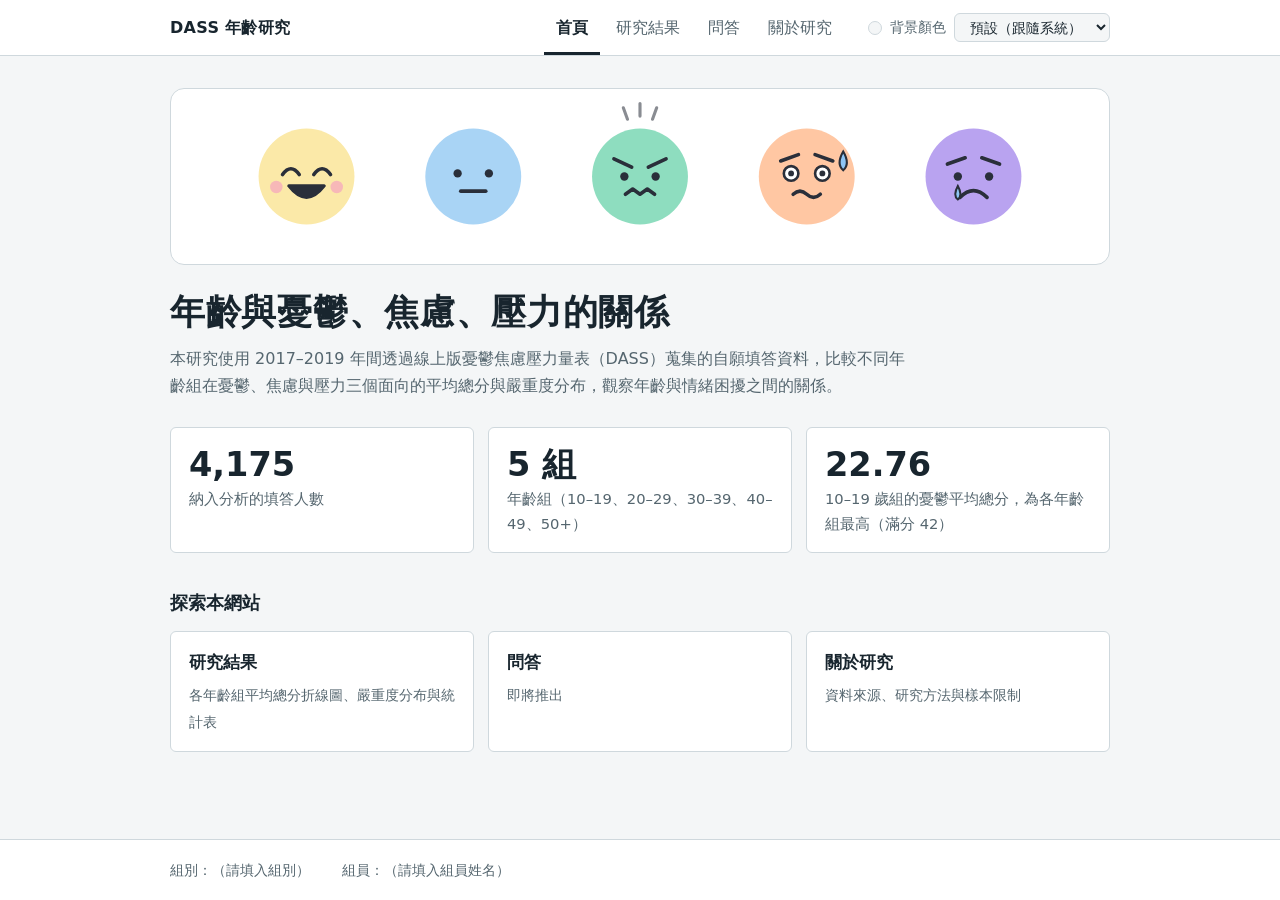
==== commit 96610d9c: "Add files via upload" ====
--- a/index.html
+++ b/index.html
@@ -3,204 +3,20 @@
 <head>
 <meta charset="UTF-8">
 <meta name="viewport" content="width=device-width, initial-scale=1">
-<title>年齡與憂鬱、焦慮、壓力的關係</title>
-<style>
-:root {
-  --bg: #F4F6F7;
-  --surface: #FFFFFF;
-  --ink: #18252E;
-  --muted: #55666F;
-  --line: #CFD8DD;
-  --grid: #E6EBEE;
-  --focus: #2F5DA8;
-  --dep: #A08CEB;
-  --anx: #F7A072;
-  --str: #62C9A6;
-  --lv1: #BFEBD7; --lv2: #FBE9A8; --lv3: #FFC7A3; --lv4: #F6A8BE; --lv5: #B9A3F0;
-  --t1: #2A2F3A; --t2: #2A2F3A; --t3: #2A2F3A; --t4: #2A2F3A; --t5: #2A2F3A;
-}
-@media (prefers-color-scheme: dark) {
-  :root {
-    --bg: #11181D;
-    --surface: #19232A;
-    --ink: #E6EDF1;
-    --muted: #9FB1BB;
-    --line: #2F3D46;
-    --grid: #25313A;
-    --focus: #8DB0F5;
-    --dep: #BBAEF5;
-    --anx: #FAB894;
-    --str: #8EE0C5;
-    --lv1: #BFEBD7; --lv2: #FBE9A8; --lv3: #FFC7A3; --lv4: #F6A8BE; --lv5: #B9A3F0;
-    --t1: #2A2F3A; --t2: #2A2F3A; --t3: #2A2F3A; --t4: #2A2F3A; --t5: #2A2F3A;
-  }
-}
-* { box-sizing: border-box; }
-html { -webkit-text-size-adjust: 100%; }
-body {
-  margin: 0;
-  background: var(--bg);
-  color: var(--ink);
-  font-family: "Noto Sans TC", "PingFang TC", "Microsoft JhengHei", "Heiti TC", "Hiragino Sans CNS", system-ui, sans-serif;
-  line-height: 1.7;
-}
-main { max-width: 980px; margin: 0 auto; padding: 32px 20px 64px; }
-h1 {
-  margin: 0 0 10px;
-  font-size: clamp(1.55rem, 3.4vw, 2.2rem);
-  line-height: 1.3;
-  font-weight: 700;
-  letter-spacing: .02em;
-}
-.lead { margin: 0 0 28px; max-width: 46em; color: var(--muted); }
-
-.controls { display: flex; flex-direction: column; gap: 14px; margin-bottom: 14px; }
-.tabs { display: inline-flex; align-self: flex-start; border: 1px solid var(--line); border-radius: 6px; overflow: hidden; background: var(--surface); }
-.tab {
-  appearance: none; border: 0; background: transparent; color: var(--muted);
-  font: inherit; padding: .55em 1.2em; cursor: pointer;
-}
-.tab + .tab { border-left: 1px solid var(--line); }
-.tab[aria-selected="true"] { background: var(--ink); color: var(--bg); font-weight: 600; }
-.tab:focus-visible, .picks input:focus-visible { outline: 3px solid var(--focus); outline-offset: 2px; }
-.picks { display: flex; flex-wrap: wrap; align-items: center; gap: 8px 22px; border: 0; margin: 0; padding: 0; min-width: 0; }
-.picks legend { float: left; padding: 0; margin-right: 18px; color: var(--muted); }
-.picks label { display: inline-flex; align-items: center; gap: 7px; cursor: pointer; }
-.picks input { width: 17px; height: 17px; margin: 0; accent-color: var(--ink); }
-.picks input:disabled + svg + span, .picks input:disabled + span { opacity: .75; }
-.picks .hint { color: var(--muted); font-size: .85rem; }
-.dd { position: relative; }
-.dd summary {
-  list-style: none; cursor: pointer; user-select: none; position: relative;
-  min-width: 11em; padding: .4em 2.4em .4em .9em;
-  border: 1px solid var(--line); border-radius: 6px; background: var(--surface);
-}
-.dd summary::-webkit-details-marker { display: none; }
-.dd summary::after {
-  content: ""; position: absolute; right: .95em; top: 50%; width: 7px; height: 7px;
-  border-right: 2px solid var(--muted); border-bottom: 2px solid var(--muted);
-  transform: translateY(-70%) rotate(45deg);
-}
-.dd[open] summary::after { transform: translateY(-30%) rotate(-135deg); }
-.dd summary:focus-visible, select.sel:focus-visible { outline: 3px solid var(--focus); outline-offset: 2px; }
-.ddp {
-  position: absolute; z-index: 10; top: calc(100% + 4px); left: 0; min-width: 100%;
-  display: flex; flex-direction: column; gap: 6px; padding: 10px 14px;
-  background: var(--surface); border: 1px solid var(--line); border-radius: 6px;
-  box-shadow: 0 4px 14px rgba(0,0,0,.14);
-}
-select.sel {
-  font: inherit; color: var(--ink); background: var(--surface);
-  min-width: 11em; padding: .4em .9em; border: 1px solid var(--line); border-radius: 6px; cursor: pointer;
-}
-.sort {
-  appearance: none; border: 0; background: none; padding: 0; margin: 0; cursor: pointer;
-  font: inherit; color: inherit; display: inline-flex; align-items: center; gap: 5px;
-}
-.sort::after { content: "↕"; font-size: .8em; opacity: .4; }
-th[aria-sort="ascending"] .sort::after { content: "▲"; opacity: 1; }
-th[aria-sort="descending"] .sort::after { content: "▼"; opacity: 1; }
-.sort:focus-visible { outline: 3px solid var(--focus); outline-offset: 2px; }
-.sorthint { padding: 0 14px 8px; font-size: .82rem; color: var(--muted); }
-
-.panel { background: var(--surface); border: 1px solid var(--line); border-radius: 6px; padding: 16px 14px 10px; }
-.panel h2 { margin: 0 0 4px 6px; font-size: 1rem; font-weight: 600; }
-.legend { display: flex; flex-wrap: wrap; gap: 4px 16px; margin: 0 0 6px 6px; font-size: .85rem; color: var(--muted); }
-.legend[hidden] { display: none; }
-.legend i { display: inline-block; width: 12px; height: 12px; margin-right: 6px; vertical-align: -1px; border: 1px solid var(--line); }
-#chart { position: relative; width: 100%; }
-#chart svg { display: block; max-width: 100%; }
-.tick { fill: var(--muted); font-size: 12px; }
-.axis { fill: var(--muted); font-size: 12.5px; }
-.grid { stroke: var(--grid); stroke-width: 1; }
-.base { stroke: var(--line); stroke-width: 1; }
-.seglabel { font-size: 12px; font-weight: 600; pointer-events: none; }
-.seg { stroke: var(--surface); stroke-width: 1; }
-.seg:hover { stroke: var(--ink); stroke-width: 2; }
-.hit { fill: transparent; }
-.hit:hover { fill: var(--ink); fill-opacity: .12; }
-.tip {
-  position: absolute; z-index: 5; pointer-events: none;
-  background: var(--ink); color: var(--bg);
-  padding: 7px 10px; border-radius: 5px; font-size: .85rem; line-height: 1.55; white-space: nowrap;
-}
-.tip[hidden] { display: none; }
-.tip .dot { display: inline-block; width: 9px; height: 9px; border-radius: 50%; margin-right: 6px; border: 1px solid var(--bg); }
-
-.tablewrap { margin-top: 28px; overflow-x: auto; border: 1px solid var(--line); border-radius: 6px; background: var(--surface); }
-table { width: 100%; border-collapse: collapse; font-size: .92rem; font-variant-numeric: tabular-nums; }
-caption { text-align: left; padding: 12px 14px 6px; font-weight: 600; }
-th, td { padding: 8px 14px; border-top: 1px solid var(--grid); white-space: nowrap; }
-thead th { border-top: 1px solid var(--line); color: var(--muted); font-weight: 600; background: var(--surface); }
-thead tr + tr th { border-top: 1px solid var(--grid); }
-th[scope="row"] { text-align: left; font-weight: 600; }
-td, thead th:not(:first-child) { text-align: right; }
-thead th[colspan] { text-align: center; border-left: 1px solid var(--grid); }
-thead tr + tr th:nth-child(3n+1) { border-left: 1px solid var(--grid); }
-tbody tr.total th, tbody tr.total td { border-top: 1px solid var(--line); font-weight: 600; }
-.sw { display: inline-block; width: 9px; height: 9px; border-radius: 50%; margin-right: 6px; }
-
-.notes { margin-top: 28px; max-width: 52em; font-size: .92rem; color: var(--muted); }
-.notes h2 { margin: 0 0 8px; font-size: 1rem; color: var(--ink); }
-.notes h3 { margin: 18px 0 6px; font-size: .95rem; color: var(--ink); }
-.notes p, .notes ul { margin: 0 0 8px; }
-.notes ul { padding-left: 1.3em; }
-.notes li { margin-bottom: 6px; }
-.notes b { color: var(--ink); }
-.cut { border-collapse: collapse; margin: 8px 0 4px; font-size: .88rem; }
-.cut th, .cut td { padding: 5px 12px; border: 1px solid var(--line); text-align: center; }
-.cut th { color: var(--ink); background: var(--surface); }
-.cut tbody th { text-align: left; }
-
-@media (max-width: 560px) {
-  main { padding: 22px 14px 48px; }
-  .tabs { flex-direction: column; align-self: stretch; }
-  .tab + .tab { border-left: 0; border-top: 1px solid var(--line); }
-  .panel { padding: 12px 6px 6px; }
-}
-
-/* ---- 背景顏色選單 ---- */
-html[data-mode="light"] {
-  --surface: #FFFFFF; --ink: #18252E; --muted: #55666F; --line: #CFD8DD; --grid: #E6EBEE; --focus: #2F5DA8;
-  --dep: #A08CEB; --anx: #F7A072; --str: #62C9A6;
-  --lv1: #BFEBD7; --lv2: #FBE9A8; --lv3: #FFC7A3; --lv4: #F6A8BE; --lv5: #B9A3F0;
-  --t1: #2A2F3A; --t2: #2A2F3A; --t3: #2A2F3A; --t4: #2A2F3A; --t5: #2A2F3A;
-}
-html[data-mode="dark"] {
-  --surface: #19232A; --ink: #E6EDF1; --muted: #9FB1BB; --line: #2F3D46; --grid: #25313A; --focus: #8DB0F5;
-  --dep: #BBAEF5; --anx: #FAB894; --str: #8EE0C5;
-  --lv1: #BFEBD7; --lv2: #FBE9A8; --lv3: #FFC7A3; --lv4: #F6A8BE; --lv5: #B9A3F0;
-  --t1: #2A2F3A; --t2: #2A2F3A; --t3: #2A2F3A; --t4: #2A2F3A; --t5: #2A2F3A;
-}
-main { padding-top: 64px; }
-.bgpicker {
-  position: absolute; top: 14px; right: 16px; z-index: 20;
-  display: flex; align-items: center; gap: 8px; font-size: .88rem; color: var(--muted);
-}
-.bgpicker select {
-  font: inherit; color: var(--ink); background: var(--surface);
-  padding: .35em .8em; border: 1px solid var(--line); border-radius: 6px; cursor: pointer;
-}
-.bgpicker select:focus-visible { outline: 3px solid var(--focus); outline-offset: 2px; }
-.bgpicker .sw { width: 14px; height: 14px; border-radius: 50%; border: 1px solid var(--line); background: var(--bg); }
-
-.conclusion { margin-top: 32px; padding: 20px 22px; background: var(--surface); border: 1px solid var(--line); border-left: 5px solid var(--dep); border-radius: 6px; }
-.conclusion h2 { margin: 0 0 10px; font-size: 1.15rem; }
-.conclusion p { margin: 0 0 10px; }
-.conclusion p:last-child { margin-bottom: 0; }
-.conclusion .care { color: var(--muted); font-size: .92rem; }
-
-.hero { margin: 0 0 24px; border-radius: 14px; overflow: hidden; border: 1px solid var(--line);
-  background: var(--surface); }
-.hero svg { display: block; width: 100%; height: auto; }
-.hero .hl { fill: none; stroke-width: 5; stroke-linecap: round; }
-.hero .hg { stroke: var(--ink); stroke-opacity: .12; stroke-width: 1; stroke-dasharray: 3 7; }
-</style>
-<style>
-:root{--bg:#f5f6fa;--surface:#fff;--ink:#202d43;--muted:#657188;--dep:#8270d2;--anx:#d98253;--str:#36a68a;--line:#e0e5ee;--grid:#edf0f5}html{scroll-behavior:smooth;scroll-padding-top:90px}nav{position:sticky;top:0;z-index:10;background:var(--surface);border-bottom:1px solid var(--line);padding:18px max(24px,calc((100% - 1200px)/2));display:flex;justify-content:space-between;gap:20px}nav a{color:var(--muted);text-decoration:none;margin-right:22px;font-size:14px}.brand{font-weight:800;color:var(--ink);letter-spacing:2px}.brand small{display:block;font-size:9px;letter-spacing:3px}main{max-width:1200px;padding:52px 24px}h1{font-size:clamp(30px,4.6vw,54px);letter-spacing:-1px;line-height:1.24;margin:18px 0}.subtitle{color:var(--muted);font-size:17px}.eyebrow{font-size:11px;letter-spacing:2px;color:var(--muted);font-weight:700}.cards{display:grid;grid-template-columns:repeat(3,1fr);gap:18px;margin:25px 0}.card{background:var(--surface);border:1px solid var(--line);border-radius:16px;padding:24px}.card .value{font-size:34px;font-weight:750;line-height:1.3;margin:12px 0}.card p{margin:8px 0;font-size:14px;color:var(--muted)}.notice{padding:15px 20px;border-radius:12px;background:var(--surface);border-left:4px solid var(--dep);font-size:14px;margin-bottom:46px}.sectionhead{display:flex;justify-content:space-between;align-items:center;gap:16px}h2{font-size:22px;margin:8px 0 18px}.panel,.notes,.tablewrap{background:var(--surface);border:1px solid var(--line);border-radius:18px;padding:24px;margin:20px 0;box-shadow:0 5px 20px #18252e03}button,select{font:inherit;background:var(--surface);color:var(--ink);border:1px solid var(--line);border-radius:8px;padding:8px 13px;cursor:pointer}button:hover{border-color:var(--dep)}button:focus-visible,select:focus-visible,a:focus-visible{outline:3px solid var(--focus);outline-offset:3px}.tabs{border-radius:10px;flex-wrap:wrap}.exports{display:flex;flex-wrap:wrap;gap:8px;font-size:13px}.comparepicks{display:flex;align-items:center;gap:18px;flex-wrap:wrap}.muted,footer{color:var(--muted);font-size:13px}footer{text-align:center;margin-top:40px}.heatcell{cursor:pointer}.heatcell:hover{stroke:var(--ink);stroke-width:2}#analysis{border-left:4px solid var(--dep)}#analysis p{margin:6px 0}.tablewrap{overflow-x:auto}.notes li{margin-bottom:9px}.bgpicker{position:static;display:flex;justify-content:flex-end;padding:10px 24px}#compare,#methods{scroll-margin-top:100px}details summary{cursor:pointer;font-weight:600}#comparison .value{font-size:25px}@media(max-width:700px){nav{padding:12px 18px}nav div{display:none}main{padding:25px 16px}.cards{grid-template-columns:1fr;gap:10px}.card{padding:18px}.sectionhead{align-items:flex-start;flex-direction:column}.panel{padding:16px}.tab{padding:10px;font-size:13px}.cards .value{font-size:28px}.comparepicks{gap:9px}}@media print{nav,.bgpicker,.exports,.controls{display:none}main{max-width:none}.panel,.card{break-inside:avoid}body{background:white;color:black}}
-html[data-mode="dark"]{--surface:#19232a;--ink:#e6edf1;--muted:#aab9c9;--line:#344252;--grid:#2c3845}html[data-mode="light"]{--surface:#fff;--ink:#202d43;--muted:#657188;--line:#e0e5ee;--grid:#edf0f5}@media(prefers-color-scheme:dark){html:not([data-mode]){--bg:#11181d;--surface:#19232a;--ink:#e6edf1;--muted:#aab9c9;--line:#344252;--grid:#2c3845}}.hit:focus,.seg:focus{stroke:var(--ink);stroke-width:3;outline:none}</style></head>
+<title>首頁｜年齡與憂鬱、焦慮、壓力的關係</title>
+<link rel="stylesheet" href="style.css">
+</head>
 <body>
-<div class="bgpicker">
+<header class="site-header">
+  <nav class="site-nav" aria-label="主要導覽">
+    <a class="brand" href="index.html">DASS 年齡研究</a>
+    <ul>
+        <li><a class="nl" href="index.html" aria-current="page">首頁</a></li>
+        <li><a class="nl" href="results.html">研究結果</a></li>
+        <li><a class="nl" href="ask.html">問答</a></li>
+        <li><a class="nl" href="about.html">關於研究</a></li>
+    </ul>
+    <div class="bgpicker">
   <span class="sw" id="bgSwatch" aria-hidden="true"></span>
   <label for="bgSelect">背景顏色</label>
   <select id="bgSelect">
@@ -217,467 +33,55 @@
     <option value="#000000|dark">黑色</option>
   </select>
 </div>
-<nav><a href="#overview" class="brand">◈ MIND / DATA <small>RESEARCH LAB</small></a><div><a href="#explore">數據探索</a><a href="#compare">年齡比較</a><a href="#methods">研究方法</a></div></nav><main id="overview"><div class="eyebrow">DASS-42 · AGE & MENTAL HEALTH</div>
-  
-  <h1>透過年齡，<br>看見心理健康的差異。</h1><p class="subtitle">從 4,175 位自願填答者的資料，探索憂鬱、焦慮與壓力的年齡分布。</p><div id="summary" class="cards"></div><div class="notice">樣本集中於年輕族群：10–29 歲占 86.2%。以下結果描述這批填答者，不能直接推論至一般人口。</div>
-  
+  </nav>
+</header>
+<main>
+  <div class="hero">
+  <svg viewBox="0 0 900 168" role="img" aria-label="插畫：五種情緒表情，依序是快樂、正常、壓力大、焦慮、憂鬱">
+    <g transform="translate(130 84)">
+      <circle r="46" fill="#FBE9A8"/>
+      <path d="M-23 -2 Q-15 -13 -7 -2 M7 -2 Q15 -13 23 -2" stroke="#2A2F3A" stroke-width="3.5" stroke-linecap="round" stroke-linejoin="round" fill="none"/><path d="M-17 9 Q0 31 17 9 Z" fill="#2A2F3A" stroke="#2A2F3A" stroke-width="3" stroke-linejoin="round"/><circle cx="-29" cy="10" r="6" fill="#F6A8BE" opacity=".75"/><circle cx="29" cy="10" r="6" fill="#F6A8BE" opacity=".75"/>
+    </g>
+    <g transform="translate(290 84)">
+      <circle r="46" fill="#A9D4F5"/>
+      <circle cx="-15" cy="-3" r="4" fill="#2A2F3A"/><circle cx="15" cy="-3" r="4" fill="#2A2F3A"/><path d="M-12 14 L12 14" stroke="#2A2F3A" stroke-width="3.5" stroke-linecap="round" stroke-linejoin="round" fill="none"/>
+    </g>
+    <g transform="translate(450 84)">
+      <circle r="46" fill="#8EDDBF"/>
+      <circle cx="-15" cy="0" r="4" fill="#2A2F3A"/><circle cx="15" cy="0" r="4" fill="#2A2F3A"/><path d="M-25 -17 L-8 -9 M25 -17 L8 -9" stroke="#2A2F3A" stroke-width="3.5" stroke-linecap="round" stroke-linejoin="round" fill="none"/><path d="M-14 17 L-7 12 L0 17 L7 12 L14 17" stroke="#2A2F3A" stroke-width="3.5" stroke-linecap="round" stroke-linejoin="round" fill="none"/><path d="M-12 -55 L-16 -66 M0 -58 L0 -70 M12 -55 L16 -66" stroke="#2A2F3A" stroke-width="3" stroke-linecap="round" opacity=".55"/>
+    </g>
+    <g transform="translate(610 84)">
+      <circle r="46" fill="#FFC7A3"/>
+      <circle cx="-15" cy="-3" r="7" fill="#fff" stroke="#2A2F3A" stroke-width="2.5"/><circle cx="15" cy="-3" r="7" fill="#fff" stroke="#2A2F3A" stroke-width="2.5"/><circle cx="-15" cy="-3" r="2.8" fill="#2A2F3A"/><circle cx="15" cy="-3" r="2.8" fill="#2A2F3A"/><path d="M-25 -15 L-8 -21 M25 -15 L8 -21" stroke="#2A2F3A" stroke-width="3.5" stroke-linecap="round" stroke-linejoin="round" fill="none"/><path d="M-13 17 Q-6.5 11 0 17 T13 17" stroke="#2A2F3A" stroke-width="3.5" stroke-linecap="round" stroke-linejoin="round" fill="none"/><path d="M35 -24 Q42 -12 35 -6 Q28 -12 35 -24 Z" fill="#8EC5F5" stroke="#2A2F3A" stroke-width="2"/>
+    </g>
+    <g transform="translate(770 84)">
+      <circle r="46" fill="#B9A3F0"/>
+      <circle cx="-15" cy="0" r="4" fill="#2A2F3A"/><circle cx="15" cy="0" r="4" fill="#2A2F3A"/><path d="M-25 -12 L-8 -18 M25 -12 L8 -18" stroke="#2A2F3A" stroke-width="3.5" stroke-linecap="round" stroke-linejoin="round" fill="none"/><path d="M-13 20 Q0 7 13 20" stroke="#2A2F3A" stroke-width="3.5" stroke-linecap="round" stroke-linejoin="round" fill="none"/><path d="M-15 9 Q-10 18 -15 22 Q-20 18 -15 9 Z" fill="#8EC5F5" stroke="#2A2F3A" stroke-width="2"/>
+    </g>
+  </svg>
+</div>
+  <h1>年齡與憂鬱、焦慮、壓力的關係</h1>
+  <p class="lead">本研究使用 2017–2019 年間透過線上版憂鬱焦慮壓力量表（DASS）蒐集的自願填答資料，比較不同年齡組在憂鬱、焦慮與壓力三個面向的平均總分與嚴重度分布，觀察年齡與情緒困擾之間的關係。</p>
 
-  <section id="explore"><div class="sectionhead"><div><span class="eyebrow">01 / EXPLORE</span><h2>探索心理健康數據</h2></div><label>年齡分組 <select id="groupmode"><option value="merged">50 歲以上合併</option><option value="raw">原始七組</option></select></label></div><div class="controls">
-    <div class="tabs" role="tablist" aria-label="圖表切換">
-      <button class="tab" role="tab" id="tab-mean" data-view="mean">年齡對各分量的平均數</button>
-      <button class="tab" role="tab" id="tab-heat" data-view="heat">心理健康熱力圖</button><button class="tab" role="tab" id="tab-dist" data-view="dist">各年齡層嚴重度分布</button>
-    </div>
-    <fieldset class="picks" id="picks"></fieldset><div class="exports"><button id="svgexport">匯出 SVG</button><button id="pngexport">匯出 PNG</button><button id="csvexport">下載統計 CSV</button><button id="rawexport">原始資料 JSON</button><span id="exportstatus" role="status"></span></div>
-  </div>
-
-  <section class="panel">
-    <h2 id="charttitle"></h2>
-    <div class="legend" id="legend" hidden></div>
-    <div id="chart"><div class="tip" id="tip" hidden></div></div>
+  <section class="stats" aria-label="重點數字">
+    <div class="stat"><div class="num">4,175</div><div class="lbl">納入分析的填答人數</div></div>
+    <div class="stat"><div class="num">5 組</div><div class="lbl">年齡組（10–19、20–29、30–39、40–49、50+）</div></div>
+    <div class="stat"><div class="num">22.76</div><div class="lbl">10–19 歲組的憂鬱平均總分，為各年齡組最高（滿分 42）</div></div>
   </section>
 
-  <div class="panel" id="analysis" aria-live="polite"></div><div class="tablewrap" id="tablewrap"></div></section><section id="compare" class="panel"><span class="eyebrow">02 / COMPARE</span><h2>兩個年齡層，並排理解</h2><div class="comparepicks"><label>年齡組 A <select id="groupa"></select></label><span>與</span><label>年齡組 B <select id="groupb"></select></label></div><div id="comparison" class="cards" aria-live="polite"></div><p class="muted">差值為 A − B；比例差以百分點表示。此處為描述性比較，未執行顯著性檢定。</p></section>
-
-  <section class="notes panel" id="methods"><span class="eyebrow">03 / METHODOLOGY</span><h2>研究方法與量表</h2><details><summary>DASS-42 是什麼？如何計分？</summary><p>憂鬱焦慮壓力量表（DASS-42）共 42 題，請填答者回想「過去一週」各項狀況出現的頻率，原始以 1–4 分作答（1＝完全不符合、4＝非常符合），減 1 換算為 0–3 分後計分。42 題依內容分屬三個分量表、各 14 題：憂鬱（如無望感、失去興趣與價值感低落）、焦慮（如身體激發與情境性恐懼）、壓力（如難以放鬆、易怒與神經緊張）；各分量表題目分數加總即為總分，範圍 0–42，分數越高代表症狀越嚴重，並可依常模切分為正常、輕度、中度、重度、極重度五個等級。</p></details>
-    <h2>註解</h2>
-    <h3>數值說明</h3>
-    <ul>
-      <li><b>人數（n）</b>：該年齡組納入分析的填答人數，標籤與表格中的 n 皆指此數。</li>
-      <li><b>平均數</b>：該年齡組在分量表的總分平均（0–42），越高代表該面向症狀越明顯。</li>
-      <li><b>標準差（SD）</b>：組內個人分數的離散程度（樣本標準差）。SD 大代表同一年齡組內個別差異大，它描述個人分數的分散，並不代表平均數估計得準不準。</li>
-      <li><b>95% 信賴區間</b>：以「平均數 ± t(0.975, n−1) × SD ÷ √n」計算，即圖中的誤差線。區間反映平均數估計的不確定性，人數越少區間越寬。沿用原始 t 分位數近似；原始七組模式中的自由度 2、24 使用精確 t 值。圖表座標限制為 0–42，超出範圍的區間端點會截於座標邊界；表格與匯出保留完整區間。</li>
-      <li><b>嚴重度比例</b>：該年齡組中，總分落在各嚴重度等級的人數占該組人數的百分比；各分量表的總分切分如下。</li>
-    </ul>
-    <table class="cut">
-      <thead><tr><th></th><th>正常</th><th>輕度</th><th>中度</th><th>重度</th><th>極重度</th></tr></thead>
-      <tbody>
-        <tr><th scope="row">憂鬱</th><td>0–9</td><td>10–13</td><td>14–20</td><td>21–27</td><td>28 以上</td></tr>
-        <tr><th scope="row">焦慮</th><td>0–7</td><td>8–9</td><td>10–14</td><td>15–19</td><td>20 以上</td></tr>
-        <tr><th scope="row">壓力</th><td>0–14</td><td>15–18</td><td>19–25</td><td>26–33</td><td>34 以上</td></tr>
-      </tbody>
-    </table>
-    <h3>注意事項</h3>
-    <ul>
-      <li><b>年齡分組</b>：50 歲以上由 50–59、60–69、70–79 三組合併為「50+」，合併後的平均數與標準差由各組的人數、平均數與標準差換算而得（受原始彙整小數精度限制）；可切換原始七組查看；0–9 歲與 80 歲以上無人填答，未列入。</li>
-      <li><b>樣本代表性</b>：資料來自自願上網填答、想取得個人化結果的人，並非隨機抽樣，結果不宜直接推論到一般人口。各組人數差距大，高齡組人數少，平均數與比例的估計較不穩定（信賴區間較寬）。</li>
-      <li><b>橫斷面比較</b>：圖表呈現的是同一時期不同年齡組之間的差異，不代表個人隨年齡增長而改變；差異也可能來自世代、填答動機等其他因素。</li>
-      <li><b>誤差線判讀</b>：誤差線是否重疊只能作為粗略參考，不等於統計檢定結果；若要比較年齡組差異是否顯著，需另做檢定（例如單因子變異數分析）。</li>
-      <li><b>量表用途</b>：DASS 是症狀篩檢量表，嚴重度等級不等於臨床診斷。</li>
-    </ul>
-  </section>
-
-  <section class="conclusion panel"><span class="eyebrow">04 / FINDINGS</span>
-    <h2>從數據到解讀</h2><div id="conclusions" aria-live="polite"></div><p class="care">這些結果來自自願填答者，是同一時期不同年齡組的比較，不代表個人會隨年齡增長而改變，也不等於臨床診斷。若你最近常感到情緒低落、焦慮或壓力很大，建議找信任的人聊聊，或洽詢專業人員；</p>
-  </section>
-<footer>MIND / DATA · DASS-42 研究探索<br>資料來源：原始 HTML 內嵌「年齡層統計.csv」彙整資料；未提供原始個人作答資料、來源連結、蒐集期間及招募細節。<br><span id="validation"></span></footer></main>
-
-<script>
-(function () {
-  'use strict';
-
-  // ---- 統計資料（由 年齡層統計.csv 轉入；僅保留人數大於 0 的年齡層）----
-  var DATA = {"groups": [{"start": 10, "label": "10–19", "n": 1421, "stats": {"dep": {"mean": 22.76213934, "sd": 12.03702045}, "anx": {"mean": 18.30119634, "sd": 10.20656679}, "str": {"mean": 22.66502463, "sd": 10.31082269}}, "lv": {"dep": [252, 105, 260, 247, 557], "anx": [248, 86, 235, 219, 633], "str": [346, 160, 318, 344, 253]}}, {"start": 20, "label": "20–29", "n": 2176, "stats": {"dep": {"mean": 20.05009191, "sd": 11.88178438}, "anx": {"mean": 15.37178309, "sd": 9.718905087}, "str": {"mean": 20.57077206, "sd": 10.18683173}}, "lv": {"dep": [506, 229, 430, 359, 652], "anx": [537, 170, 439, 341, 689], "str": [675, 276, 521, 434, 270]}}, {"start": 30, "label": "30–39", "n": 362, "stats": {"dep": {"mean": 17.44751381, "sd": 12.59968592}, "anx": {"mean": 11.09944751, "sd": 9.054225669}, "str": {"mean": 18.29834254, "sd": 10.67445484}}, "lv": {"dep": [127, 38, 55, 43, 99], "anx": [163, 33, 68, 37, 61], "str": [149, 56, 55, 64, 38]}}, {"start": 40, "label": "40–49", "n": 120, "stats": {"dep": {"mean": 14.74166667, "sd": 12.31484438}, "anx": {"mean": 9.516666667, "sd": 9.017241499}, "str": {"mean": 17.18333333, "sd": 10.87050078}}, "lv": {"dep": [52, 14, 19, 11, 24], "anx": [63, 12, 17, 9, 19], "str": [54, 17, 18, 16, 15]}}, {"start": 50, "label": "50–59", "n": 68, "stats": {"dep": {"mean": 14.23529412, "sd": 12.18405815}, "anx": {"mean": 7.764705882, "sd": 8.199231211}, "str": {"mean": 15.22058824, "sd": 10.46650035}}, "lv": {"dep": [34, 6, 11, 6, 11], "anx": [42, 5, 8, 6, 7], "str": [39, 7, 11, 6, 5]}}, {"start": 60, "label": "60–69", "n": 25, "stats": {"dep": {"mean": 14.52, "sd": 14.71994112}, "anx": {"mean": 9.0, "sd": 9.746794345}, "str": {"mean": 14.44, "sd": 10.89755324}}, "lv": {"dep": [14, 2, 2, 1, 6], "anx": [15, 1, 3, 1, 5], "str": [14, 4, 3, 2, 2]}}, {"start": 70, "label": "70–79", "n": 3, "stats": {"dep": {"mean": 25.66666667, "sd": 17.89785834}, "anx": {"mean": 8.666666667, "sd": 10.69267662}, "str": {"mean": 21.0, "sd": 15.62049935}}, "lv": {"dep": [1, 0, 0, 0, 2], "anx": [2, 0, 0, 0, 1], "str": [1, 0, 0, 2, 0]}}]};
-
-  var SCALES = [
-    { key: 'dep', name: '憂鬱', css: '--dep', shape: 'circle' },
-    { key: 'anx', name: '焦慮', css: '--anx', shape: 'square' },
-    { key: 'str', name: '壓力', css: '--str', shape: 'triangle' }
-  ];
-  var LEVELS = ['正常', '輕度', '中度', '重度', '極重度'];
-  var MERGE_FROM = 50;   // 此年齡起點（含）以上的年齡層合併為一組
-  var AXIS_MAX = 42;
-
-  function $(s) { return document.querySelector(s); }
-  function fmt2(v) { return v.toFixed(2); }
-  function fmtN(n) { return n.toLocaleString('en-US'); }
-  function pct(c, n) { return (c / n * 100).toFixed(1) + '%'; }
-
-  // t 分布 0.975 分位數近似（自由度 ≥ 30 時誤差極小）
-  function tCrit(df) {
-    if (df === 2) return 4.302652729911275;
-    if (df === 24) return 2.063898561628021;
-    var z = 1.959964, z3 = Math.pow(z, 3), z5 = Math.pow(z, 5), z7 = Math.pow(z, 7);
-    return z + (z3 + z) / (4 * df) +
-      (5 * z5 + 16 * z3 + 3 * z) / (96 * df * df) +
-      (3 * z7 + 19 * z5 + 17 * z3 - 15 * z) / (384 * df * df * df);
-  }
-  function ci(st, n) {
-    var h = tCrit(n - 1) * st.sd / Math.sqrt(n);
-    return [st.mean - h, st.mean + h];
-  }
-
-  // 合併多組：平均數 = 加權平均；變異數 = (組內平方和 + 組間平方和) ÷ (N−1)
-  function pool(list) {
-    var n = 0, stats = {}, lv = {};
-    list.forEach(function (g) { n += g.n; });
-    SCALES.forEach(function (s) {
-      var k = s.key, M = 0, ss = 0;
-      list.forEach(function (g) { M += g.n * g.stats[k].mean; });
-      M /= n;
-      list.forEach(function (g) {
-        ss += (g.n - 1) * Math.pow(g.stats[k].sd, 2) + g.n * Math.pow(g.stats[k].mean - M, 2);
-      });
-      stats[k] = { mean: M, sd: n > 1 ? Math.sqrt(ss / (n - 1)) : NaN };
-      lv[k] = LEVELS.map(function (_, i) {
-        return list.reduce(function (a, g) { return a + g.lv[k][i]; }, 0);
-      });
-    });
-    return { n: n, stats: stats, lv: lv };
-  }
-
-  var base = DATA.groups.filter(function (g) { return g.n > 0; }).sort(function (a, b) { return a.start - b.start; });
-  var head = base.filter(function (g) { return g.start < MERGE_FROM; });
-  var tail = base.filter(function (g) { return g.start >= MERGE_FROM; });
-  var groups = head.map(function (g) { return { label: g.label, n: g.n, stats: g.stats, lv: g.lv }; });
-  if (tail.length === 1) {
-    groups.push({ label: tail[0].label, n: tail[0].n, stats: tail[0].stats, lv: tail[0].lv });
-  } else if (tail.length > 1) {
-    var p = pool(tail);
-    groups.push({ label: MERGE_FROM + '+', n: p.n, stats: p.stats, lv: p.lv });
-  }
-  groups.forEach(function (g, i) { g.idx = i; g.tick = g.label + '（n=' + fmtN(g.n) + '）'; });
-  var total = pool(groups);
-
-  // ---- 狀態 ----
-  var state = { view: 'mean', mean: ['dep', 'anx', 'str'], dist: 'dep', sort: null };
-  var ddOpen = false;
-  var wrap = $('#chart'), tip = $('#tip');
-  var lastW = 0;
-
-  function scaleOf(k) { return SCALES.filter(function (s) { return s.key === k; })[0]; }
-
-  function shapeSvg(shape, cx, cy, css, size) {
-    var f = 'style="fill:var(' + css + ');stroke:var(--surface);stroke-width:1.5"';
-    if (shape === 'circle') return '<circle cx="' + cx + '" cy="' + cy + '" r="' + size + '" ' + f + '/>';
-    if (shape === 'square') return '<rect x="' + (cx - size) + '" y="' + (cy - size) + '" width="' + (2 * size) + '" height="' + (2 * size) + '" ' + f + '/>';
-    return '<polygon points="' + cx + ',' + (cy - size - 1.5) + ' ' + (cx + size + 1) + ',' + (cy + size) + ' ' + (cx - size - 1) + ',' + (cy + size) + '" ' + f + '/>';
-  }
-
-  // ---- 控制項 ----
-  function renderControls() {
-    $('#tab-mean').setAttribute('aria-selected', state.view === 'mean');
-    $('#tab-dist').setAttribute('aria-selected', state.view === 'dist');
-    var h = '<legend>分量表</legend>';
-    if (state.view !== 'dist') {
-      var names = SCALES.filter(function (s) { return state.mean.indexOf(s.key) > -1; })
-        .map(function (s) { return s.name; }).join('、');
-      h += '<details class="dd" id="dd"' + (ddOpen ? ' open' : '') + '><summary>' + names + '</summary><div class="ddp">';
-      SCALES.forEach(function (s) {
-        var on = state.mean.indexOf(s.key) > -1;
-        var only = on && state.mean.length === 1;
-        h += '<label><input type="checkbox" name="mean" value="' + s.key + '"' + (on ? ' checked' : '') + (only ? ' disabled' : '') + '>' +
-          '<svg width="16" height="16" viewBox="0 0 16 16" aria-hidden="true">' + shapeSvg(s.shape, 8, 8, s.css, 5) + '</svg>' +
-          '<span>' + s.name + '</span></label>';
-      });
-      h += '</div></details><span class="hint">可複選，至少保留一個</span>';
-    } else {
-      h += '<select class="sel" name="dist" aria-label="分量表">';
-      SCALES.forEach(function (s) {
-        h += '<option value="' + s.key + '"' + (state.dist === s.key ? ' selected' : '') + '>' + s.name + '</option>';
-      });
-      h += '</select><span class="hint">一次選一個</span>';
-    }
-    $('#picks').innerHTML = h;
-  }
-
-  function renderTitle() {
-    if (state.view !== 'dist') {
-      $('#charttitle').textContent = '各年齡組的分量表平均總分（誤差線為 95% 信賴區間）';
-      $('#legend').hidden = true;
-    } else {
-      $('#charttitle').textContent = scaleOf(state.dist).name + '：各年齡組的嚴重度分布';
-      var h = '';
-      LEVELS.forEach(function (l, i) { h += '<span><i style="background:var(--lv' + (i + 1) + ')"></i>' + l + '</span>'; });
-      $('#legend').innerHTML = h;
-      $('#legend').hidden = false;
-    }
-  }
-
-  // ---- 共用：座標軸文字 ----
-  function xTick(x, y, g, narrow) {
-    if (!narrow) return '<text class="tick" x="' + x + '" y="' + y + '" text-anchor="middle">' + g.tick + '</text>';
-    return '<text class="tick" text-anchor="middle"><tspan x="' + x + '" y="' + y + '">' + g.label + '</tspan><tspan x="' + x + '" y="' + (y + 15) + '">（n=' + fmtN(g.n) + '）</tspan></text>';
-  }
-
-  function mount(svgHtml, W, H, label) {
-    var old = wrap.querySelector('svg.main');
-    if (old) old.remove();
-    wrap.insertAdjacentHTML('afterbegin',
-      '<svg class="main" role="img" aria-label="' + label + '" width="' + W + '" height="' + H + '" viewBox="0 0 ' + W + ' ' + H + '">' + svgHtml + '</svg>');
-  }
-
-  // ---- 圖表一：折線圖 ----
-  function drawMean() {
-    var W = Math.max(300, Math.floor(wrap.clientWidth)), narrow = W < 600;
-    var H = narrow ? 380 : 430;
-    var m = { l: 52, r: 18, t: 16, b: narrow ? 64 : 48 };
-    var iw = W - m.l - m.r, ih = H - m.t - m.b;
-    function y(v) { return m.t + ih * (1 - Math.min(Math.max(v, 0), AXIS_MAX) / AXIS_MAX); }
-    var bw = iw / groups.length;
-    function cx(i) { return m.l + bw * (i + 0.5); }
-    var sel = SCALES.filter(function (s) { return state.mean.indexOf(s.key) > -1; });
-    var step = Math.min(14, bw / (sel.length + 1));
-    var h = '', hits = '', t;
-
-    for (t = 0; t <= AXIS_MAX; t += 6) {
-      h += '<line class="grid" x1="' + m.l + '" x2="' + (W - m.r) + '" y1="' + y(t) + '" y2="' + y(t) + '"/>' +
-        '<text class="tick" x="' + (m.l - 8) + '" y="' + (y(t) + 4) + '" text-anchor="end">' + t + '</text>';
-    }
-    h += '<line class="base" x1="' + m.l + '" x2="' + (W - m.r) + '" y1="' + y(0) + '" y2="' + y(0) + '"/>';
-    h += '<text class="axis" transform="rotate(-90)" x="' + (-(m.t + ih / 2)) + '" y="14" text-anchor="middle">分量表總分（0–' + AXIS_MAX + '）</text>';
-    groups.forEach(function (g, i) { h += xTick(cx(i), H - m.b + 20, g, narrow); });
-
-    sel.forEach(function (s, si) {
-      var dx = (si - (sel.length - 1) / 2) * step;
-      var color = 'var(' + s.css + ')';
-      var pts = groups.map(function (g, i) {
-        var st = g.stats[s.key], c = ci(st, g.n);
-        return { x: cx(i) + dx, st: st, lo: c[0], hi: c[1], i: i };
-      });
-      h += '<polyline fill="none" style="stroke:' + color + '" stroke-width="2" points="' +
-        pts.map(function (p) { return p.x.toFixed(1) + ',' + y(p.st.mean).toFixed(1); }).join(' ') + '"/>';
-      pts.forEach(function (p) {
-        h += '<g style="stroke:' + color + '" stroke-width="1.6">' +
-          '<line x1="' + p.x + '" x2="' + p.x + '" y1="' + y(p.lo) + '" y2="' + y(p.hi) + '"/>' +
-          '<line x1="' + (p.x - 4) + '" x2="' + (p.x + 4) + '" y1="' + y(p.lo) + '" y2="' + y(p.lo) + '"/>' +
-          '<line x1="' + (p.x - 4) + '" x2="' + (p.x + 4) + '" y1="' + y(p.hi) + '" y2="' + y(p.hi) + '"/></g>';
-        h += shapeSvg(s.shape, p.x, y(p.st.mean), s.css, 4.5);
-        hits += '<circle class="hit" tabindex="0" role="button" data-kind="pt" data-g="' + p.i + '" data-s="' + s.key + '" cx="' + p.x + '" cy="' + y(p.st.mean) + '" r="13"/>';
-      });
-    });
-
-    mount(h + hits, W, H, '各年齡組分量表平均總分折線圖，含 95% 信賴區間');
-  }
-
-  // ---- 圖表二：橫向堆疊長條圖 ----
-  function drawDist() {
-    var k = state.dist;
-    var W = Math.max(300, Math.floor(wrap.clientWidth)), narrow = W < 600;
-    var labelW = narrow ? 84 : 160;
-    var m = { l: labelW, r: 18, t: 8, b: 34 };
-    var rowH = narrow ? 56 : 50, barH = narrow ? 34 : 32;
-    var H = m.t + groups.length * rowH + m.b;
-    var iw = W - m.l - m.r;
-    function x(p) { return m.l + iw * p / 100; }
-    var h = '', p;
-    for (p = 0; p <= 100; p += 20) {
-      h += '<line class="grid" x1="' + x(p) + '" x2="' + x(p) + '" y1="' + m.t + '" y2="' + (H - m.b) + '"/>' +
-        '<text class="tick" x="' + x(p) + '" y="' + (H - m.b + 18) + '" text-anchor="middle">' + p + '%</text>';
-    }
-    groups.forEach(function (g, gi) {
-      var yc = m.t + rowH * gi + rowH / 2, cum = 0, counts = g.lv[k];
-      if (narrow) {
-        h += '<text class="tick" text-anchor="end"><tspan x="' + (m.l - 8) + '" y="' + (yc - 2) + '">' + g.label + '</tspan><tspan x="' + (m.l - 8) + '" y="' + (yc + 13) + '">（n=' + fmtN(g.n) + '）</tspan></text>';
-      } else {
-        h += '<text class="tick" x="' + (m.l - 10) + '" y="' + (yc + 4) + '" text-anchor="end">' + g.tick + '</text>';
-      }
-      counts.forEach(function (c, li) {
-        var share = c / g.n * 100, x0 = x(cum), w = iw * share / 100;
-        cum += share;
-        if (c > 0) {
-          h += '<rect class="seg" tabindex="0" role="button" data-kind="seg" data-g="' + gi + '" data-l="' + li + '" style="fill:var(--lv' + (li + 1) + ')" x="' + x0 + '" y="' + (yc - barH / 2) + '" width="' + w + '" height="' + barH + '"/>';
-          if (w >= 44) {
-            h += '<text class="seglabel" style="fill:var(--t' + (li + 1) + ')" x="' + (x0 + w / 2) + '" y="' + (yc + 4) + '" text-anchor="middle">' + share.toFixed(1) + '%</text>';
-          }
-        }
-      });
-    });
-    h += '<line class="base" x1="' + m.l + '" x2="' + (W - m.r) + '" y1="' + (H - m.b) + '" y2="' + (H - m.b) + '"/>';
-
-    mount(h, W, H, scaleOf(k).name + '各年齡組嚴重度分布堆疊長條圖');
-  }
-
-  function drawChart() {
-    lastW = Math.floor(wrap.clientWidth);
-    tip.hidden = true;
-    if (state.view === 'heat') drawHeat(); else if (state.view === 'mean') drawMean(); else drawDist();
-  }
-
-  // ---- 表格（點欄位標題可排序）----
-  function sortVal(g, key) {
-    var parts = key.split('.');
-    if (key === 'age') return g.idx;
-    if (key === 'n') return g.n;
-    if (parts[0] === 'lv') return g.lv[state.dist][+parts[1]] / g.n;
-    var st = g.stats[parts[0]];
-    if (parts[1] === 'mean') return st.mean;
-    if (parts[1] === 'sd') return st.sd;
-    return ci(st, g.n)[0];
-  }
-  function ordered() {
-    if (!state.sort) return groups;
-    var key = state.sort.key, dir = state.sort.dir;
-    return groups.slice().sort(function (a, b) {
-      var x = sortVal(a, key), y = sortVal(b, key);
-      return (x < y ? -1 : x > y ? 1 : 0) * dir;
-    });
-  }
-  function th(key, label, attrs) {
-    var sa = '';
-    if (state.sort && state.sort.key === key) sa = ' aria-sort="' + (state.sort.dir === 1 ? 'ascending' : 'descending') + '"';
-    return '<th scope="col"' + (attrs || '') + sa + '><button type="button" class="sort" data-key="' + key + '">' + label + '</button></th>';
-  }
-  function renderTable() {
-    var h = '', sel, rows = ordered();
-    if (state.view !== 'dist') {
-      sel = SCALES.filter(function (s) { return state.mean.indexOf(s.key) > -1; });
-      h += '<table><caption>各年齡組分量表總分統計（0–42 分）</caption><thead><tr>' + th('age', '年齡組', ' rowspan="2"') + th('n', '人數', ' rowspan="2"');
-      sel.forEach(function (s) {
-        h += '<th scope="colgroup" colspan="3"><span class="sw" style="background:var(' + s.css + ')"></span>' + s.name + '</th>';
-      });
-      h += '</tr><tr>';
-      sel.forEach(function (s) {
-        h += th(s.key + '.mean', '平均數') + th(s.key + '.sd', '標準差') + th(s.key + '.ci', '95% 信賴區間');
-      });
-      h += '</tr></thead><tbody>';
-      rows.concat([{ label: '合計', n: total.n, stats: total.stats, total: true }]).forEach(function (g) {
-        h += '<tr' + (g.total ? ' class="total"' : '') + '><th scope="row">' + g.label + '</th><td>' + fmtN(g.n) + '</td>';
-        sel.forEach(function (s) {
-          var st = g.stats[s.key], c = ci(st, g.n);
-          h += '<td>' + fmt2(st.mean) + '</td><td>' + fmt2(st.sd) + '</td><td>' + fmt2(c[0]) + '–' + fmt2(c[1]) + '</td>';
-        });
-        h += '</tr>';
-      });
-    } else {
-      var k = state.dist;
-      h += '<table><caption>' + scaleOf(k).name + '：各年齡組嚴重度人數（占該組百分比）</caption><thead><tr>' + th('age', '年齡組') + th('n', '人數');
-      LEVELS.forEach(function (l, i) { h += th('lv.' + i, l); });
-      h += '</tr></thead><tbody>';
-      rows.concat([{ label: '合計', n: total.n, lv: total.lv, total: true }]).forEach(function (g) {
-        h += '<tr' + (g.total ? ' class="total"' : '') + '><th scope="row">' + g.label + '</th><td>' + fmtN(g.n) + '</td>';
-        g.lv[k].forEach(function (c) { h += '<td>' + fmtN(c) + '（' + pct(c, g.n) + '）</td>'; });
-        h += '</tr>';
-      });
-    }
-    h += '</tbody></table><div class="sorthint">點選欄位標題可排序（再點一次反向）；嚴重度各欄依百分比排序、信賴區間依下限排序，「合計」固定在最下方。</div>';
-    $('#tablewrap').innerHTML = h;
-  }
-
-  function render() { renderControls(); renderTitle(); drawChart(); renderTable(); extras(); }
-
-  // ---- 互動 ----
-  document.querySelectorAll('.tab').forEach(function (b) {
-    b.addEventListener('click', function () { state.view = b.getAttribute('data-view'); state.sort = null; ddOpen = false; render(); });
-  });
-  $('#picks').addEventListener('change', function (e) {
-    var el = e.target, refocus = null;
-    if (el.name === 'mean') {
-      state.mean = SCALES.map(function (s) { return s.key; }).filter(function (key) {
-        var box = document.querySelector('input[name="mean"][value="' + key + '"]');
-        return box && box.checked;
-      });
-      if (!state.mean.length) state.mean = [el.value];
-      state.sort = null;
-      ddOpen = true;
-      refocus = el.value;
-    } else if (el.name === 'dist') {
-      state.dist = el.value;
-    }
-    render();
-    if (refocus) {
-      var box = document.querySelector('input[name="mean"][value="' + refocus + '"]');
-      if (box && !box.disabled) box.focus();
-    }
-  });
-  $('#picks').addEventListener('toggle', function (e) {
-    if (e.target.id === 'dd') ddOpen = e.target.open;
-  }, true);
-  document.addEventListener('click', function (e) {
-    var dd = $('#dd');
-    if (dd && dd.open && !dd.contains(e.target)) { dd.open = false; ddOpen = false; }
-  });
-  document.addEventListener('keydown', function (e) {
-    var dd = $('#dd');
-    if (e.key === 'Escape' && dd && dd.open) { dd.open = false; ddOpen = false; dd.querySelector('summary').focus(); }
-  });
-  $('#tablewrap').addEventListener('click', function (e) {
-    var btn = e.target.closest ? e.target.closest('.sort') : null;
-    if (!btn) return;
-    var key = btn.getAttribute('data-key');
-    if (state.sort && state.sort.key === key) state.sort = { key: key, dir: -state.sort.dir };
-    else state.sort = { key: key, dir: 1 };
-    renderTable();
-    var again = document.querySelector('.sort[data-key="' + key + '"]');
-    if (again) again.focus();
-  });
-
-  function place(cx, cy) {
-    var r = wrap.getBoundingClientRect();
-    var x = cx - r.left + 14, yy = cy - r.top + 14;
-    var tw = tip.offsetWidth, th = tip.offsetHeight;
-    if (x + tw > r.width - 4) x = cx - r.left - tw - 14;
-    if (x < 4) x = 4;
-    if (yy + th > r.height - 4) yy = cy - r.top - th - 14;
-    if (yy < 4) yy = 4;
-    tip.style.left = x + 'px';
-    tip.style.top = yy + 'px';
-  }
-  function onMove(e) {
-    var el = e.target.closest ? e.target.closest('[data-g]') : null;
-    if (!el) { tip.hidden = true; return; }
-    var g = groups[+el.getAttribute('data-g')], html;
-    if (el.getAttribute('data-kind') === 'pt') {
-      var s = scaleOf(el.getAttribute('data-s')), st = g.stats[s.key];
-      html = '<strong><span class="dot" style="background:var(' + s.css + ')"></span>' + s.name + '</strong>　' + g.tick +
-        '<br>平均數：' + fmt2(st.mean) + '<br>標準差：' + fmt2(st.sd);
-    } else {
-      var li = +el.getAttribute('data-l'), c = g.lv[state.dist][li];
-      html = '<strong><span class="dot" style="background:var(--lv' + (li + 1) + ')"></span>' + LEVELS[li] + '</strong>　' + g.tick +
-        '<br>' + pct(c, g.n) + '（' + fmtN(c) + ' 人）';
-    }
-    tip.innerHTML = html;
-    tip.hidden = false;
-    place(e.clientX, e.clientY);
-  }
-  wrap.addEventListener('pointermove', onMove);
-  wrap.addEventListener('pointerdown', onMove);
-  wrap.addEventListener('pointerleave', function () { tip.hidden = true; });
-
-  var timer;
-  function onResize() {
-    clearTimeout(timer);
-    timer = setTimeout(function () {
-      if (Math.floor(wrap.clientWidth) !== lastW) drawChart();
-    }, 80);
-  }
-  if (window.ResizeObserver) new ResizeObserver(onResize).observe(wrap);
-  else window.addEventListener('resize', onResize);
-
-
-  var selected=0;
-  function severe(g,k){return (g.lv[k][3]+g.lv[k][4])/g.n*100;}
-  function drawHeat(){
-    var W=Math.max(300,wrap.clientWidth), left=W<600?56:90, cw=(W-left-10)/groups.length,H=290,h='';
-    groups.forEach(function(g,i){h+='<text class="tick" x="'+(left+cw*(i+.5))+'" y="25" text-anchor="middle">'+g.label+'</text>';});
-    SCALES.filter(s=>state.mean.includes(s.key)).forEach(function(s,r){h+='<text class="tick" x="'+(left-10)+'" y="'+(72+r*65)+'" text-anchor="end">'+s.name+'</text>';groups.forEach(function(g,i){var v=g.stats[s.key].mean;h+='<g class="heatcell" tabindex="0" role="button" aria-label="'+g.label+' '+s.name+' '+fmt2(v)+'分" data-g="'+i+'" data-s="'+s.key+'" data-kind="pt"><rect x="'+(left+i*cw+2)+'" y="'+(40+r*65)+'" width="'+(cw-4)+'" height="58" rx="6" fill="'+({dep:'#8270d2',anx:'#d98253',str:'#36a68a'}[s.key])+'" fill-opacity="'+(.08+.78*v/42)+'"/><text x="'+(left+(i+.5)*cw)+'" y="'+(75+r*65)+'" text-anchor="middle" fill="var(--ink)" font-size="14">'+fmt2(v)+'</text></g>';});});
-    h+='<text class="tick" x="'+left+'" y="268">共用 0–42 分色階：顏色越深，平均分數越高</text>';mount(h,W,H,'心理健康平均分數熱力圖');$('#charttitle').textContent='心理健康熱力圖 · 各分量表平均數';
-  }
-  function extras(){
-    $('#tab-heat').setAttribute('aria-selected',state.view==='heat');
-    $('#summary').innerHTML='<div class="card"><span class="eyebrow">TOTAL PARTICIPANTS</span><div class="value">'+fmtN(total.n)+'</div><p>總樣本數 · '+groups.length+' 個展示年齡組</p></div><div class="card"><span class="eyebrow">AGE COVERAGE</span><div class="value">10–79 <small>歲</small></div><p>10–29 歲共 3,597 人（86.2%）</p></div><div class="card"><span class="eyebrow">OVERALL MEAN / 42</span><div class="value">'+SCALES.map(s=>'<span style="color:var('+s.css+')">'+fmt2(total.stats[s.key].mean)+'</span>').join(' / ')+'</div><p>憂鬱 / 焦慮 / 壓力 · 加權整體平均</p></div>';
-    ['groupa','groupb'].forEach(function(id,j){var el=$('#'+id),prev=el.value;el.innerHTML=groups.map((g,i)=>'<option value="'+i+'">'+g.label+' 歲（n='+g.n+'）</option>').join('');el.value=prev!==''&&+prev<groups.length?prev:j;});
-    compare(); detail();
-    var keys=state.view==='dist'?[state.dist]:state.mean;
-    $('#conclusions').innerHTML=keys.map(function(k){var s=scaleOf(k),eligible=groups.filter(g=>g.n>=30),hi=eligible.reduce((a,b)=>a.stats[k].mean>b.stats[k].mean?a:b),lo=eligible.reduce((a,b)=>a.stats[k].mean<b.stats[k].mean?a:b);return '<p><b style="color:var('+s.css+')">'+s.name+'</b>：在 n ≥ 30 的展示組中，'+hi.label+' 歲平均最高（'+fmt2(hi.stats[k].mean)+' 分），'+lo.label+' 歲最低（'+fmt2(lo.stats[k].mean)+' 分），相差 '+fmt2(hi.stats[k].mean-lo.stats[k].mean)+' 分。'+hi.label+' 歲重度以上占 '+severe(hi,k).toFixed(1)+'%。</p>';}).join('')+'<p class="muted">以上依目前分組與分量表更新；n &lt; 30 的組別不納入最高／最低摘要。這是組間描述，不能解釋為年齡造成症狀變化。</p>';
-    $('#validation').textContent='資料核對通過：7 組 × 3 分量表的人數一致；合併前後總人數與嚴重度人數守恆。';
-  }
-  function detail(){selected=Math.min(selected,groups.length-1);var g=groups[selected],keys=state.view==='dist'?[state.dist]:state.mean;$('#analysis').innerHTML='<h3>'+g.label+' 歲 · n='+fmtN(g.n)+'</h3>'+keys.map(k=>{var st=g.stats[k],c=ci(st,g.n);return '<p><b>'+scaleOf(k).name+'</b>　平均 '+fmt2(st.mean)+' · SD '+fmt2(st.sd)+' · 95% CI '+fmt2(c[0])+'–'+fmt2(c[1])+' · 重度以上 '+severe(g,k).toFixed(1)+'%</p>';}).join('')+'<p class="muted">'+(g.n<30?'⚠ 樣本數少於 30，估計不穩定，請審慎解讀。':g.n<100?'樣本數少於 100；請結合信賴區間解讀。':'點選圖表資料點、色塊可查看該年齡組。')+'</p>';}
-  function compare(){var a=groups[+$('#groupa').value],b=groups[+$('#groupb').value];$('#comparison').innerHTML=SCALES.map(function(s){var d=a.stats[s.key].mean-b.stats[s.key].mean,pp=severe(a,s.key)-severe(b,s.key);return '<div class="card" style="border-top:3px solid var('+s.css+')"><b>'+s.name+'</b><div class="value">'+fmt2(a.stats[s.key].mean)+' <span class="muted">vs</span> '+fmt2(b.stats[s.key].mean)+'</div><p>平均差 '+(d>0?'+':'')+fmt2(d)+' 分</p><p>重度以上 '+severe(a,s.key).toFixed(1)+'% vs '+severe(b,s.key).toFixed(1)+'%</p><p>比例差 '+(pp>0?'+':'')+pp.toFixed(1)+' 百分點</p>'+((a.n<30||b.n<30)?'<p>⚠ 包含少於 30 人的年齡組</p>':'')+'</div>';}).join('');}
-  $('#groupa').onchange=compare;$('#groupb').onchange=compare;
-  $('#groupmode').onchange=function(){groups=this.value==='raw'?base.map(g=>({label:g.label,n:g.n,stats:g.stats,lv:g.lv})):head.map(g=>({label:g.label,n:g.n,stats:g.stats,lv:g.lv})).concat([Object.assign({label:'50+'},pool(tail))]);groups.forEach((g,i)=>{g.idx=i;g.tick=g.label+'（n='+fmtN(g.n)+'）';});state.sort=null;selected=0;render();};
-  function pick(e){var t=e.target.closest('[data-g]');if(t){selected=+t.dataset.g;detail();}}
-  wrap.addEventListener('click',pick);wrap.addEventListener('keydown',function(e){if(e.key==='Enter'||e.key===' '){pick(e);e.preventDefault();}});
-  function download(blob,name){var url=URL.createObjectURL(blob),a=document.createElement('a');a.href=url;a.download=name;a.click();setTimeout(()=>URL.revokeObjectURL(url),2000);$('#exportstatus').textContent='已產生 '+name;}
-  function svgBlob(){var el=wrap.querySelector('svg.main').cloneNode(true),cs=getComputedStyle(document.documentElement);el.setAttribute('xmlns','http://www.w3.org/2000/svg');el.querySelectorAll('*').forEach(function(n){['fill','stroke','style'].forEach(function(a){if(n.hasAttribute(a))n.setAttribute(a,n.getAttribute(a).replace(/var\((--[^)]+)\)/g,(_,v)=>cs.getPropertyValue(v).trim()));});});var style=document.createElementNS('http://www.w3.org/2000/svg','style');style.textContent='.tick,.axis{fill:'+cs.getPropertyValue('--muted')+';font:12px sans-serif}.grid{stroke:'+cs.getPropertyValue('--grid')+'}.base{stroke:'+cs.getPropertyValue('--line')+'}.hit{fill:transparent}.seglabel{font:12px sans-serif}';el.prepend(style);var bg=document.createElementNS('http://www.w3.org/2000/svg','rect');bg.setAttribute('width','100%');bg.setAttribute('height','100%');bg.setAttribute('fill',cs.getPropertyValue('--surface'));el.prepend(bg);return new Blob([new XMLSerializer().serializeToString(el)],{type:'image/svg+xml;charset=utf-8'});}
-  $('#svgexport').onclick=()=>download(svgBlob(),'dass-'+state.view+'.svg');
-  $('#pngexport').onclick=function(){var blob=svgBlob(),url=URL.createObjectURL(blob),img=new Image();img.onload=function(){var canvas=document.createElement('canvas');canvas.width=img.width*2;canvas.height=img.height*2;canvas.getContext('2d').drawImage(img,0,0,canvas.width,canvas.height);canvas.toBlob(function(b){download(b,'dass-'+state.view+'.png');URL.revokeObjectURL(url);},'image/png');};img.onerror=()=>{$('#exportstatus').textContent='圖片匯出失敗，請使用 SVG';URL.revokeObjectURL(url);};img.src=url;};
-  $('#csvexport').onclick=function(){var rows=[['分組模式','年齡組','n','分量表','平均數','SD','95%CI下限','95%CI上限','正常','輕度','中度','重度','極重度','重度以上百分比']];groups.concat([Object.assign({label:'合計'},total)]).forEach(g=>SCALES.forEach(s=>rows.push([$('#groupmode').value,g.label,g.n,s.name,g.stats[s.key].mean,g.stats[s.key].sd,...ci(g.stats[s.key],g.n),...g.lv[s.key],severe(g,s.key)])));download(new Blob(['\ufeff'+rows.map(r=>r.map(v=>'"'+String(v).replace(/"/g,'""')+'"').join(',')).join('\r\n')],{type:'text/csv;charset=utf-8'}),'dass-statistics.csv');};
-  $('#rawexport').onclick=()=>download(new Blob([JSON.stringify(DATA,null,2)],{type:'application/json'}),'dass-original-data.json');
-  window.DASS={DATA,pool,ci,tCrit,getGroups:()=>groups,total};
-
-  render();
-})();
-</script>
+  <h2 class="sec-title">探索本網站</h2>
+  <div class="entries">
+    <a class="entry" href="results.html"><strong>研究結果</strong><span>各年齡組平均總分折線圖、嚴重度分布與統計表</span></a>
+    <a class="entry" href="ask.html"><strong>問答</strong><span>即將推出</span></a>
+    <a class="entry" href="about.html"><strong>關於研究</strong><span>資料來源、研究方法與樣本限制</span></a>
+  </div>
+</main>
+<footer class="site-footer">
+  <div class="in">
+    <span>組別：（請填入組別）</span>
+    <span>組員：（請填入組員姓名）</span>
+  </div>
+</footer>
 <script>
 (function () {
   var sel = document.getElementById('bgSelect'), sw = document.getElementById('bgSwatch'), root = document.documentElement;
--- a/style.css
+++ b/style.css
@@ -0,0 +1,136 @@
+/* style.css：四個分頁共用的外觀 */
+
+:root {
+  --bg: #F4F6F7;
+  --surface: #FFFFFF;
+  --ink: #18252E;
+  --muted: #55666F;
+  --line: #CFD8DD;
+  --grid: #E6EBEE;
+  --focus: #2F5DA8;
+  --dep: #A08CEB;
+  --anx: #F7A072;
+  --str: #62C9A6;
+  --lv1: #BFEBD7; --lv2: #FBE9A8; --lv3: #FFC7A3; --lv4: #F6A8BE; --lv5: #B9A3F0;
+  --t1: #2A2F3A; --t2: #2A2F3A; --t3: #2A2F3A; --t4: #2A2F3A; --t5: #2A2F3A;
+}
+@media (prefers-color-scheme: dark) {
+  :root {
+    --bg: #11181D;
+    --surface: #19232A;
+    --ink: #E6EDF1;
+    --muted: #9FB1BB;
+    --line: #2F3D46;
+    --grid: #25313A;
+    --focus: #8DB0F5;
+    --dep: #BBAEF5;
+    --anx: #FAB894;
+    --str: #8EE0C5;
+    --lv1: #BFEBD7; --lv2: #FBE9A8; --lv3: #FFC7A3; --lv4: #F6A8BE; --lv5: #B9A3F0;
+    --t1: #2A2F3A; --t2: #2A2F3A; --t3: #2A2F3A; --t4: #2A2F3A; --t5: #2A2F3A;
+  }
+}
+* { box-sizing: border-box; }
+html { -webkit-text-size-adjust: 100%; }
+body {
+  margin: 0;
+  background: var(--bg);
+  color: var(--ink);
+  font-family: "Noto Sans TC", "PingFang TC", "Microsoft JhengHei", "Heiti TC", "Hiragino Sans CNS", system-ui, sans-serif;
+  line-height: 1.7;
+}
+main { flex: 1; width: 100%; max-width: 980px; margin: 0 auto; padding: 32px 20px 64px; }
+h1 {
+  margin: 0 0 10px;
+  font-size: clamp(1.55rem, 3.4vw, 2.2rem);
+  line-height: 1.3;
+  font-weight: 700;
+  letter-spacing: .02em;
+}
+.lead { margin: 0 0 28px; max-width: 46em; color: var(--muted); }
+
+.notes { margin-top: 28px; max-width: 52em; font-size: .92rem; color: var(--muted); }
+.notes h2 { margin: 0 0 8px; font-size: 1rem; color: var(--ink); }
+.notes h3 { margin: 18px 0 6px; font-size: .95rem; color: var(--ink); }
+.notes p, .notes ul { margin: 0 0 8px; }
+.notes ul { padding-left: 1.3em; }
+.notes li { margin-bottom: 6px; }
+.notes b { color: var(--ink); }
+.cut { border-collapse: collapse; margin: 8px 0 4px; font-size: .88rem; }
+.cut th, .cut td { padding: 5px 12px; border: 1px solid var(--line); text-align: center; }
+.cut th { color: var(--ink); background: var(--surface); }
+.cut tbody th { text-align: left; }
+
+
+/* 版面：讓頁尾固定在頁面底部 */
+body { display: flex; flex-direction: column; min-height: 100vh; }
+a { color: var(--focus); }
+a:focus-visible { outline: 3px solid var(--focus); outline-offset: 2px; }
+
+/* 背景顏色選單（各頁共用，選擇會記在瀏覽器） */
+/* ---- 背景顏色選單 ---- */
+html[data-mode="light"] {
+  --surface: #FFFFFF; --ink: #18252E; --muted: #55666F; --line: #CFD8DD; --grid: #E6EBEE; --focus: #2F5DA8;
+  --dep: #A08CEB; --anx: #F7A072; --str: #62C9A6;
+  --lv1: #BFEBD7; --lv2: #FBE9A8; --lv3: #FFC7A3; --lv4: #F6A8BE; --lv5: #B9A3F0;
+  --t1: #2A2F3A; --t2: #2A2F3A; --t3: #2A2F3A; --t4: #2A2F3A; --t5: #2A2F3A;
+}
+html[data-mode="dark"] {
+  --surface: #19232A; --ink: #E6EDF1; --muted: #9FB1BB; --line: #2F3D46; --grid: #25313A; --focus: #8DB0F5;
+  --dep: #BBAEF5; --anx: #FAB894; --str: #8EE0C5;
+  --lv1: #BFEBD7; --lv2: #FBE9A8; --lv3: #FFC7A3; --lv4: #F6A8BE; --lv5: #B9A3F0;
+  --t1: #2A2F3A; --t2: #2A2F3A; --t3: #2A2F3A; --t4: #2A2F3A; --t5: #2A2F3A;
+}
+
+.bgpicker { display: flex; align-items: center; gap: 8px; padding: 8px 0; font-size: .88rem; color: var(--muted); }
+.bgpicker select { font: inherit; color: var(--ink); background: var(--bg); padding: .3em .8em; border: 1px solid var(--line); border-radius: 6px; cursor: pointer; }
+.bgpicker select:focus-visible { outline: 3px solid var(--focus); outline-offset: 2px; }
+.bgpicker .sw { width: 14px; height: 14px; margin: 0; border-radius: 50%; border: 1px solid var(--line); background: var(--bg); }
+
+/* 導覽列 */
+.site-header { background: var(--surface); border-bottom: 1px solid var(--line); }
+.site-nav { max-width: 980px; margin: 0 auto; padding: 0 20px; display: flex; flex-wrap: wrap; align-items: center; gap: 0 24px; }
+.brand { margin-right: auto; padding: 14px 0; font-weight: 700; letter-spacing: .02em; color: var(--ink); text-decoration: none; }
+.site-nav ul { display: flex; flex-wrap: wrap; gap: 4px; margin: 0; padding: 0; list-style: none; }
+.nl { display: block; padding: 14px 12px 11px; color: var(--muted); text-decoration: none; border-bottom: 3px solid transparent; }
+.nl:hover { color: var(--ink); }
+.nl[aria-current="page"] { color: var(--ink); font-weight: 600; border-bottom-color: var(--ink); }
+
+/* 頁尾 */
+.site-footer { border-top: 1px solid var(--line); background: var(--surface); color: var(--muted); font-size: .9rem; }
+.site-footer .in { max-width: 980px; margin: 0 auto; padding: 18px 20px; display: flex; flex-wrap: wrap; gap: 6px 32px; }
+
+/* 首頁與內容頁 */
+.hero { margin: 0 0 24px; border-radius: 14px; overflow: hidden; border: 1px solid var(--line);
+  background: var(--surface); }
+.hero svg { display: block; width: 100%; height: auto; }
+.hero .hl { fill: none; stroke-width: 5; stroke-linecap: round; }
+.hero .hg { stroke: var(--ink); stroke-opacity: .12; stroke-width: 1; stroke-dasharray: 3 7; }
+
+.stats { display: grid; grid-template-columns: repeat(auto-fit, minmax(210px, 1fr)); gap: 14px; margin: 28px 0 36px; }
+.stat { background: var(--surface); border: 1px solid var(--line); border-radius: 6px; padding: 16px 18px; }
+.stat .num { font-size: 2.1rem; font-weight: 700; line-height: 1.25; font-variant-numeric: tabular-nums; }
+.stat .lbl { color: var(--muted); font-size: .92rem; }
+.sec-title { margin: 0 0 12px; font-size: 1.1rem; }
+.entries { display: grid; grid-template-columns: repeat(auto-fit, minmax(220px, 1fr)); gap: 14px; }
+a.entry { display: block; padding: 16px 18px; background: var(--surface); border: 1px solid var(--line); border-radius: 6px; color: var(--ink); text-decoration: none; }
+a.entry:hover { border-color: var(--ink); }
+a.entry strong { display: block; margin-bottom: 4px; font-size: 1.05rem; }
+a.entry span { color: var(--muted); font-size: .9rem; }
+.soon { margin-top: 8px; padding: 40px 20px; text-align: center; border: 1px dashed var(--line); border-radius: 6px; background: var(--surface); }
+.soon .badge { display: inline-block; padding: 2px 12px; margin-bottom: 10px; border: 1px solid var(--ink); border-radius: 999px; font-size: .85rem; font-weight: 600; }
+.soon p { margin: 0; color: var(--muted); }
+.prose { max-width: 52em; }
+.prose h2 { margin: 28px 0 8px; font-size: 1.1rem; }
+.prose p, .prose ul { margin: 0 0 10px; color: var(--muted); }
+.prose ul { padding-left: 1.3em; }
+.prose li { margin-bottom: 6px; }
+.prose b { color: var(--ink); }
+
+@media (max-width: 560px) {
+  main { padding: 22px 14px 48px; }
+  .site-nav { padding: 0 14px; }
+  .brand { width: 100%; padding-bottom: 4px; }
+  .bgpicker { width: 100%; padding: 0 0 10px; }
+  .site-footer .in { padding: 16px 14px; }
+}
